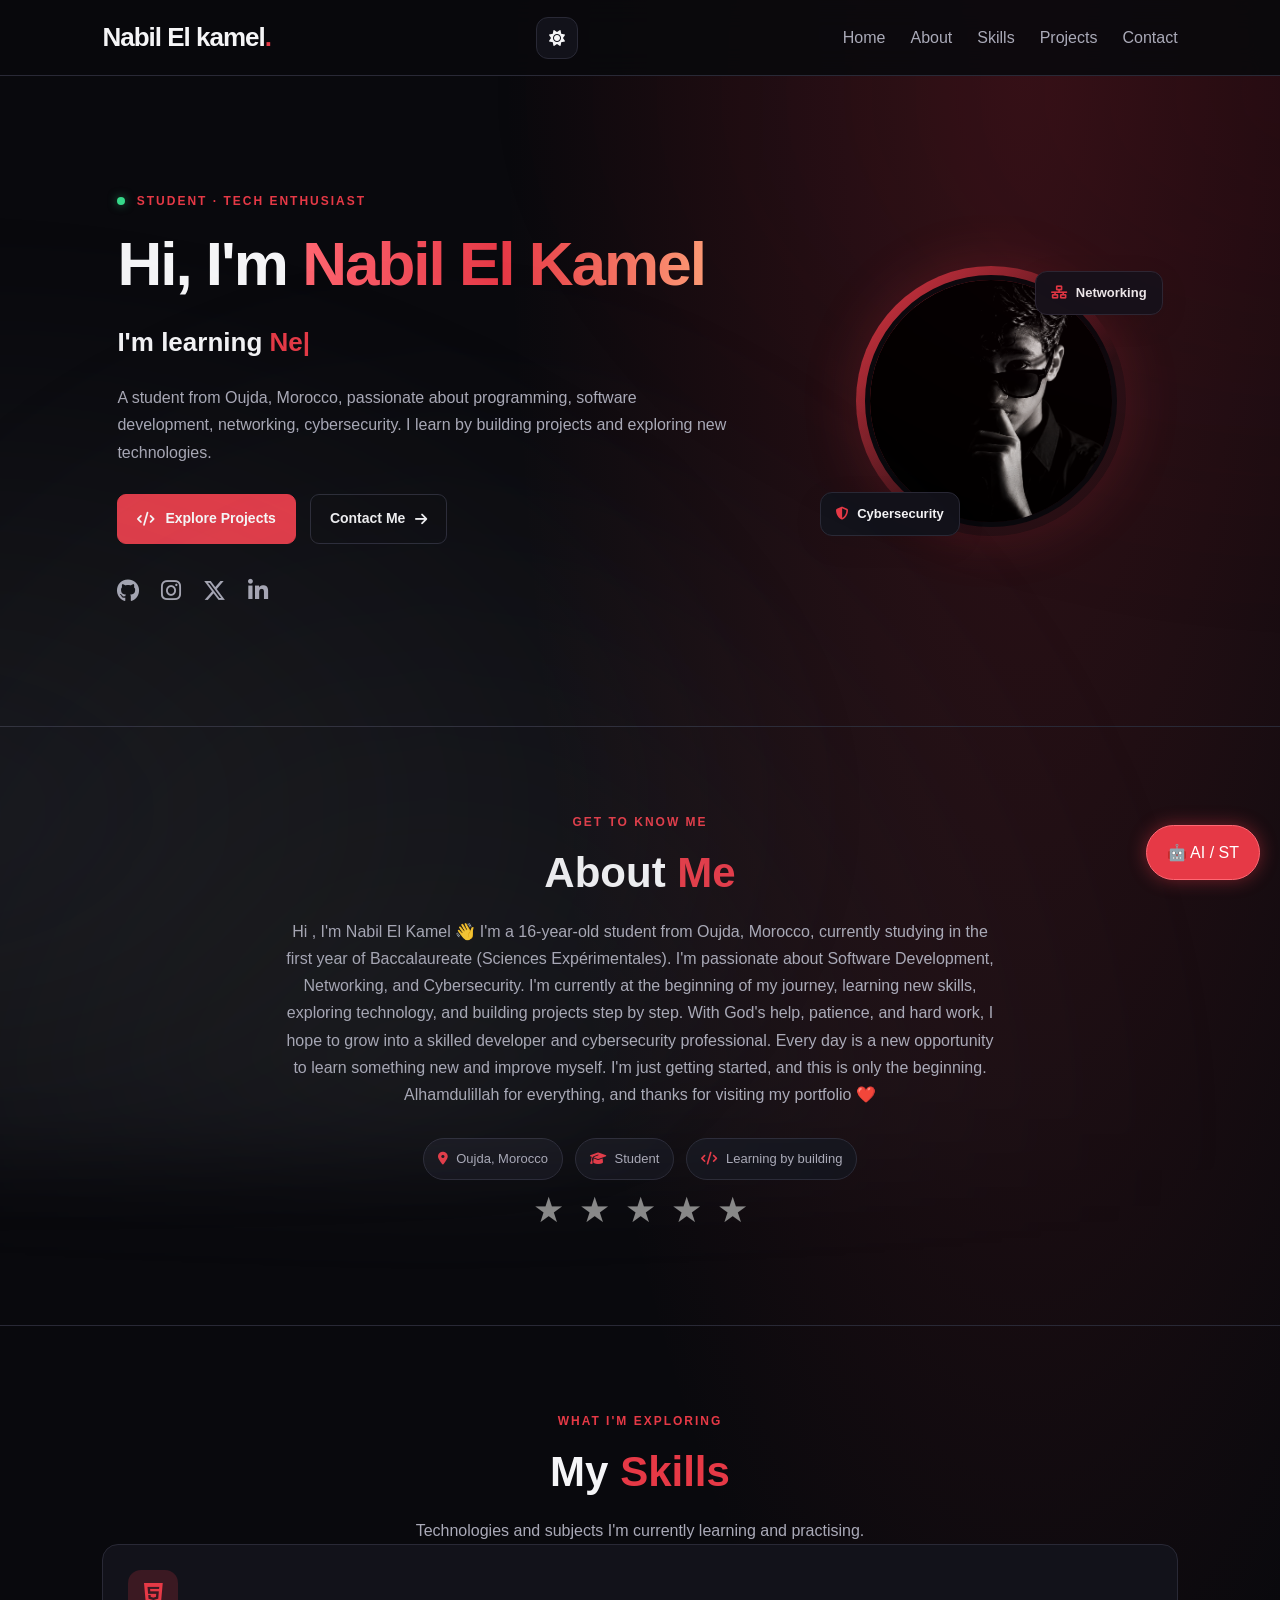
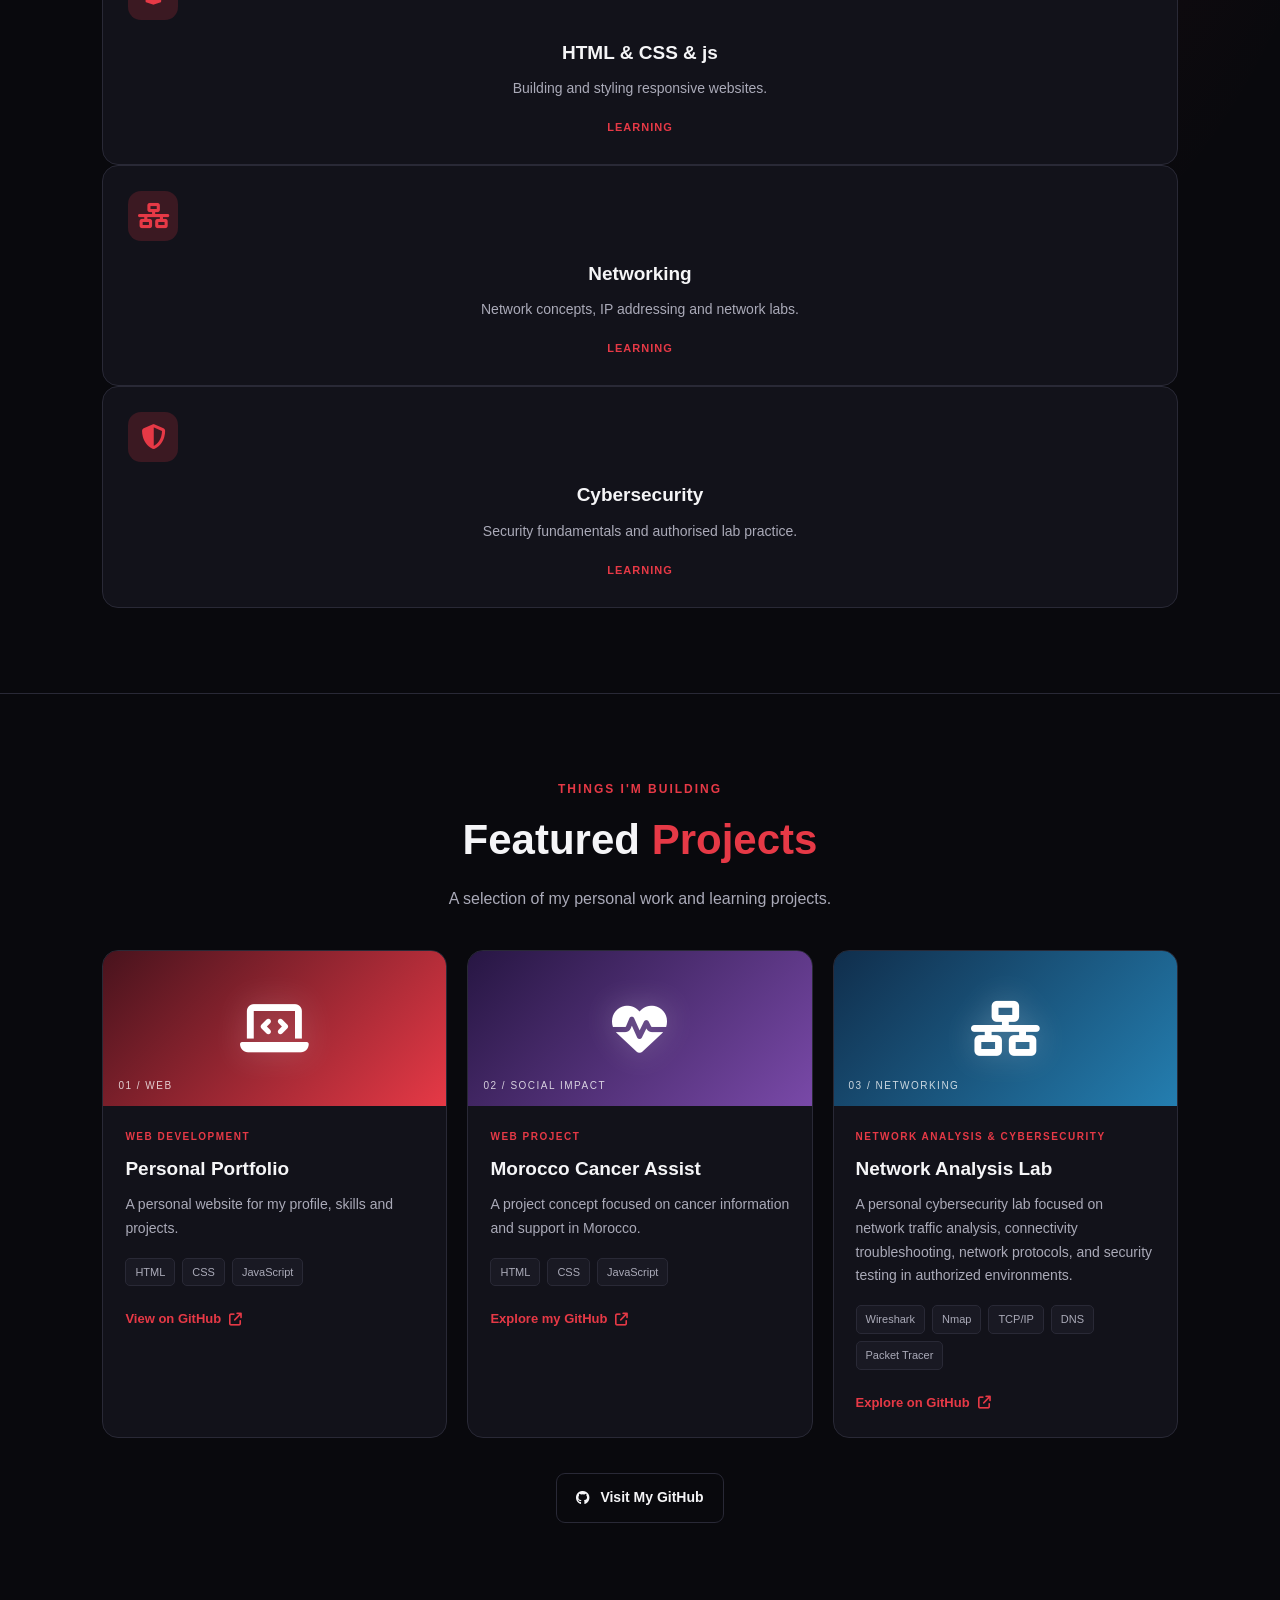
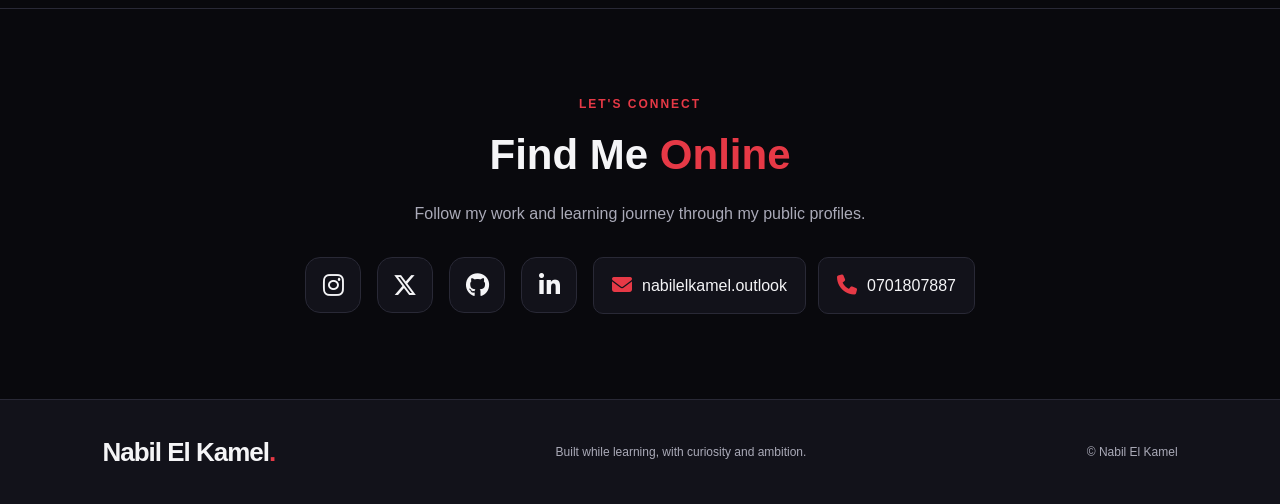
==== index.html @ b2381b43 "Refactor index.html structure and content" ====
<!DOCTYPE html>
<html lang="en">
<head>
    <meta charset="UTF-8">
    <meta name="viewport" content="width=device-width, initial-scale=1.0">

    <title>Nabil El Kamel</title>
    <meta name="description" content="Official portfolio of Nabil El Kamel from Oujda, Morocco. Explore programming, web development, cybersecurity and robotics projects.">
    <meta name="author" content="Nabil El Kamel">
    <meta name="theme-color" content="#0b0b10">

    <link rel="stylesheet"
          href="https://cdnjs.cloudflare.com/ajax/libs/font-awesome/6.7.2/css/all.min.css">
    <link rel="stylesheet" href="style.css">
    <script src="script.js" defer></script>
</head>

<body>
<header class="navbar">

    <a class="logo" href="#home">Nabil El kamel<span>.</span></a>

    <div class="nav-actions">
        <button id="themeBtn" class="theme-btn"
                aria-label="Toggle light and dark theme"
                title="Change theme">
            <i class="fa-solid fa-sun"></i>
        </button>

        <button id="menuBtn" class="menu-btn"
                aria-label="Open navigation menu">
            <i class="fa-solid fa-bars"></i>
        </button>
    </div>
    
    <nav>
        <ul class="nav-links" id="navLinks">
            <li><a href="#home">Home</a></li>
            <li><a href="#about">About</a></li>
            <li><a href="#skills">Skills</a></li>
            <li><a href="#projects">Projects</a></li>
            <li><a href="#contact">Contact</a></li>
        </ul>
    </nav>
</header>

<main>
    <!-- HERO -->
    <section class="hero" id="home">
        <div class="hero-content">
            <p class="eyebrow">
                <span class="status-dot"></span>
                STUDENT · TECH ENTHUSIAST
            </p>

            <h1>
                Hi, I'm <span class="gradient-text">Nabil El Kamel</span>
            </h1>

            <h2 class="role-line">
                I'm learning <span id="typedText">Python</span><span class="cursor">|</span>
            </h2>

            <p class="hero-description">
                A student from Oujda, Morocco, passionate about programming,
                software development, networking, cybersecurity.
                I learn by building projects and exploring new technologies.
            </p>

            <div class="hero-buttons">
                <a href="#projects" class="btn">
                    <i class="fa-solid fa-code"></i> Explore Projects
                </a>
                <a href="#contact" class="btn btn-outline">
                    Contact Me <i class="fa-solid fa-arrow-right"></i>
                </a>
                
</button>
            </div>

            <div class="hero-socials">
                <a href="https://github.com/elknabil795-ops"
                   target="_blank" rel="noopener noreferrer"
                   aria-label="GitHub"><i class="fa-brands fa-github"></i></a>

                <a href="https://www.instagram.com/nabil__elk_/"
                   target="_blank" rel="noopener noreferrer"
                   aria-label="Instagram"><i class="fa-brands fa-instagram"></i></a>

                <a href="https://x.com/elknabil299269"
                   target="_blank" rel="noopener noreferrer"
                   aria-label="X"><i class="fa-brands fa-x-twitter"></i></a>

                <a href="https://www.linkedin.com/in/nabil-el-kamel-16363b412/"
                   target="_blank" rel="noopener noreferrer"
                   aria-label="LinkedIn"><i class="fa-brands fa-linkedin-in"></i></a>
            </div>
        </div>

        <div class="hero-visual">
            <div class="profile-ring">
                <div class="profile-image">
                    <img src="nabil.jpg" alt="Nabil El Kamel"
                         onerror="this.style.display='none';this.nextElementSibling.style.display='grid';">
                    <span class="profile-fallback">NE</span>
                </div>
            </div>
            <div class="floating-tag tag-top">
    <i class="fa-solid fa-network-wired"></i> Networking
</div>
            <div class="floating-tag tag-bottom">
                <i class="fa-solid fa-shield-halved"></i> Cybersecurity
            </div>
        </div>
    </section>

    <!-- ABOUT -->
    <section class="section reveal" id="about">
        <p class="eyebrow">GET TO KNOW ME</p>
        <h2 class="section-title">About <span class="accent">Me</span></h2>

        <p class="section-text">
           Hi , I'm Nabil El Kamel 👋

I'm a 16-year-old student from Oujda, Morocco, currently studying in the first year of Baccalaureate (Sciences Expérimentales).

I'm passionate about Software Development, Networking, and Cybersecurity. I'm currently at the beginning of my journey, learning new skills, exploring technology, and building projects step by step.

With God's help, patience, and hard work, I hope to grow into a skilled developer and cybersecurity professional. Every day is a new opportunity to learn something new and improve myself.

I'm just getting started, and this is only the beginning.

Alhamdulillah for everything, and thanks for visiting my portfolio ❤️
        </p>
        <div class="about-pills">
            <span><i class="fa-solid fa-location-dot"></i> Oujda, Morocco</span>
            <span><i class="fa-solid fa-graduation-cap"></i> Student</span>
            <span><i class="fa-solid fa-code"></i> Learning by building</span>
            </div>
        </div>
        
     <div class="stars">
    <button class="star">★</button>
    <button class="star">★</button>
    <button class="star">★</button>
    <button class="star">★</button>
    <button class="star">★</button>
            </div>
        </div>
    </section>

    <!-- SKILLS -->
    <section class="section reveal" id="skills">
        <p class="eyebrow">WHAT I'M EXPLORING</p>
        <h2 class="section-title">My <span class="accent">Skills</span></h2>
        <p class="section-text">
            Technologies and subjects I'm currently learning and practising.
        </p>
        
            <article class="skill-card">
                <div class="skill-icon"><i class="fa-brands fa-html5"></i></div>
                <h3>HTML & CSS & js </h3>
                <p>Building and styling responsive websites.</p>
                <span class="skill-label">Learning</span>
            </article>

            <article class="skill-card">
                <div class="skill-icon"><i class="fa-solid fa-network-wired"></i></div>
                <h3>Networking</h3>
                <p>Network concepts, IP addressing and network labs.</p>
                <span class="skill-label">Learning</span>
            </article>

            <article class="skill-card">
                <div class="skill-icon"><i class="fa-solid fa-shield-halved"></i></div>
                <h3>Cybersecurity</h3>
                <p>Security fundamentals and authorised lab practice.</p>
                <span class="skill-label">Learning</span>
            </article>

        </div>
    </section>

    <!-- PROJECTS -->
    <section class="section reveal" id="projects">
        <p class="eyebrow">THINGS I'M BUILDING</p>
        <h2 class="section-title">Featured <span class="accent">Projects</span></h2>
        <p class="section-text">
            A selection of my personal work and learning projects.
        </p>

        <div class="projects-grid">
            <article class="project-card">
                <div class="project-visual visual-red">
                    <i class="fa-solid fa-laptop-code"></i>
                    <span>01 / WEB</span>
                </div>
                <div class="project-info">
                    <p class="project-type">WEB DEVELOPMENT</p>
                    <h3>Personal Portfolio</h3>
                    <p>A personal website for my profile, skills and projects.</p>
                    <div class="tech-tags">
                        <span>HTML</span><span>CSS</span><span>JavaScript</span>
                    </div>
                    <a class="project-link"
                       href="https://github.com/elknabil795-ops"
                       target="_blank" rel="noopener noreferrer">
                        View on GitHub <i class="fa-solid fa-arrow-up-right-from-square"></i>
                    </a>
                </div>
            </article>

            <article class="project-card">
                <div class="project-visual visual-purple">
                    <i class="fa-solid fa-heart-pulse"></i>
                    <span>02 / SOCIAL IMPACT</span>
                </div>
                <div class="project-info">
                    <p class="project-type">WEB PROJECT</p>
                    <h3>Morocco Cancer Assist</h3>
                    <p>A project concept focused on cancer information and support in Morocco.</p>
                    <div class="tech-tags">
                        <span>HTML</span><span>CSS</span><span>JavaScript</span>
                    </div>
                    <a class="project-link"
                       href="https://github.com/elknabil795-ops"
                       target="_blank" rel="noopener noreferrer">
                        Explore my GitHub <i class="fa-solid fa-arrow-up-right-from-square"></i>
                    </a>
                </div>
            </article>

            <!-- NETWORK ANALYSIS PROJECT -->
            <article class="project-card">
                <div class="project-visual visual-blue">
                    <i class="fa-solid fa-network-wired"></i>
                    <span>03 / NETWORKING</span>
                </div>

                <div class="project-info">
                    <p class="project-type">NETWORK ANALYSIS & CYBERSECURITY</p>
                    <h3>Network Analysis Lab</h3>

                    <p>
                        A personal cybersecurity lab focused on network
                        traffic analysis, connectivity troubleshooting,
                        network protocols, and security testing in
                        authorized environments.
                    </p>

                    <div class="tech-tags">
                        <span>Wireshark</span>
                        <span>Nmap</span>
                        <span>TCP/IP</span>
                        <span>DNS</span>
                        <span>Packet Tracer</span>
                    </div>

                    <a class="project-link"
                       href="https://github.com/elknabil795-ops"
                       target="_blank"
                       rel="noopener noreferrer">
                        Explore on GitHub
                        <i class="fa-solid fa-arrow-up-right-from-square"></i>
                    </a>
                </div>
            </article>

           
        </div>

        <a class="btn btn-outline all-projects"
           href="https://github.com/elknabil795-ops"
           target="_blank" rel="noopener noreferrer">
            <i class="fa-brands fa-github"></i> Visit My GitHub
        </a>
    </section>

    <!-- CONTACT -->
    <section class="section reveal" id="contact">
        <p class="eyebrow">LET'S CONNECT</p>
        <h2 class="section-title">Find Me <span class="accent">Online</span></h2>
        <p class="section-text">
            Follow my work and learning journey through my public profiles.
        </p>

        <div class="social-links">
            <a class="social instagram"
               href="https://www.instagram.com/nabil__elk_/"
               target="_blank" rel="noopener noreferrer"
               aria-label="Instagram"><i class="fa-brands fa-instagram"></i></a>

            <a class="social x-twitter"
               href="https://x.com/elknabil299269"
               target="_blank" rel="noopener noreferrer"
               aria-label="X"><i class="fa-brands fa-x-twitter"></i></a>

            <a class="social github"
               href="https://github.com/elknabil795-ops"
               target="_blank" rel="noopener noreferrer"
               aria-label="GitHub"><i class="fa-brands fa-github"></i></a>

            <a class="social linkedin"
               href="https://www.linkedin.com/in/nabil-el-kamel-16363b412/"
               target="_blank" rel="noopener noreferrer"
               aria-label="LinkedIn"><i class="fa-brands fa-linkedin-in"></i></a>
               
<div class="contact-info">
    <a href="https://outlook.live.com/mail/" target="_blank" rel="noopener noreferrer" class="contact-item">
        <i class="fa-solid fa-envelope"></i>
        <span>nabilelkamel.outlook</span>
    </a>

    <a href="tel:+212701807887" class="contact-item">
        <i class="fa-solid fa-phone"></i>
        <span>0701807887</span>
    </a>
</div>

        </div>
    </section>
</main>

<!-- AI / ST Assistant -->
<div id="ai-st">
  <button id="ai-toggle" type="button">🤖 AI / ST</button>

  <div id="ai-box" hidden>
    <div class="ai-header">
      <strong>AI / ST</strong> 
      Ai/St
      <button id="ai-close" type="button">✕</button>
    </div> dis wite closev

    <div id="ai-messages">
      <p class="ai-bot">
        Hello! I am AI / ST. Ask me about Nabil El Kamel.
      </p>
    </div>


    <form id="ai-form">
      <input id="ai-input" placeholder="Ask about Nabil..." required>
      <button type="submit">Send</button>
    </form>
  </div>
</div>

    <script src="script.js"></script>
</script>
   
<footer class="footer">
    <a class="logo" href="#home">Nabil El Kamel<span>.</span></a>
    <p>Built while learning, with curiosity and ambition.</p>
    <p>© <span id="year"></span> Nabil El Kamel</p>
</footer>
</body>
</html>
---- style.css ----
:root {
    --bg: #09090d;
    --surface: #12121a;
    --surface-2: #191923;
    --text: #f5f5f7;
    --muted: #aaaab8;
    --border: #292936;
    --red: #e63946;
    --red-glow: #e6394630;
    --nav-bg: rgba(9, 9, 13, 0.90);
}

body.light-theme {
    --bg: #f5f5f8;
    --surface: #ffffff;
    --surface-2: #eeeef3;
    --text: #171720;
    --muted: #606070;
    --border: #dedee8;
    --red: #cf2637;
    --red-glow: #cf26371c;
    --nav-bg: rgba(245, 245, 248, 0.92);
}

* {
    margin: 0;
    padding: 0;
    box-sizing: border-box;
}

html {
    scroll-behavior: smooth;
    scroll-padding-top: 90px;
}

body {
    font-family: Arial, Helvetica, sans-serif;
    background:
        radial-gradient(ellipse at 80% 0%, var(--red-glow), transparent 36%),
        var(--bg);
    color: var(--text);
    line-height: 1.7;
    transition: background-color 0.3s, color 0.3s;
}

a {
    color: inherit;
    text-decoration: none;
}

button {
    font: inherit;
}

.navbar {
    min-height: 76px;
    padding: 14px 8%;
    display: flex;
    align-items: center;
    justify-content: space-between;
    gap: 24px;
    position: sticky;
    top: 0;
    z-index: 1000;
    background: var(--nav-bg);
    backdrop-filter: blur(14px);
    border-bottom: 1px solid var(--border);
}

.logo {
    font-size: 26px;
    font-weight: 800;
    letter-spacing: -1px;
}

.logo span {
    color: var(--red);
}

.nav-links {
    list-style: none;
    display: flex;
    align-items: center;
    gap: 25px;
}

.nav-links a {
    color: var(--muted);
    transition: color 0.25s;
}

.nav-links a:hover {
    color: var(--red);
}

.nav-actions {
    display: flex;
    align-items: center;
    gap: 12px;
}

.theme-btn,
.menu-btn {
    width: 42px;
    height: 42px;
    display: grid;
    place-items: center;
    color: var(--text);
    background: var(--surface);
    border: 1px solid var(--border);
    border-radius: 12px;
    cursor: pointer;
    transition: 0.25s;
}

.theme-btn:hover,
.menu-btn:hover {
    border-color: var(--red);
    color: var(--red);
    box-shadow: 0 0 18px var(--red-glow);
}

.menu-btn {
    display: none;
}

/* HERO */

.hero {
    max-width: 1250px;
    min-height: 650px;
    padding: 90px 8%;
    margin: auto;
    display: grid;
    grid-template-columns: 1.3fr 0.7fr;
    align-items: center;
    gap: 65px;
}

.hero-content {
    animation: enter 0.8s ease both;
}

.eyebrow {
    color: var(--red);
    font-size: 12px;
    font-weight: 800;
    letter-spacing: 2px;
    margin-bottom: 15px;
}

.status-dot {
    display: inline-block;
    width: 8px;
    height: 8px;
    margin-right: 6px;
    border-radius: 50%;
    background: #36d98a;
    box-shadow: 0 0 10px #36d98a80;
}

.hero h1 {
    font-size: clamp(36px, 5vw, 62px);
    line-height: 1.18;
    letter-spacing: -2px;
    margin-bottom: 20px;
}

.gradient-text {
    color: var(--red);
    background: linear-gradient(90deg, #ff6671, var(--red), #ff9c77);
    -webkit-background-clip: text;
    background-clip: text;
    -webkit-text-fill-color: transparent;
}

.role-line {
    font-size: clamp(18px, 2.3vw, 26px);
    margin-bottom: 20px;
}

#typedText {
    color: var(--red);
}

.cursor {
    color: var(--red);
    animation: blink 0.8s step-end infinite;
}

.hero-description {
    max-width: 610px;
    color: var(--muted);
    font-size: 16px;
}

.hero-buttons {
    display: flex;
    flex-wrap: wrap;
    gap: 14px;
    margin-top: 28px;
}

.btn {
    min-height: 47px;
    display: inline-flex;
    justify-content: center;
    align-items: center;
    gap: 10px;
    padding: 12px 19px;
    color: white;
    background: var(--red);
    border: 1px solid var(--red);
    border-radius: 9px;
    font-size: 14px;
    font-weight: 700;
    transition: transform 0.25s, box-shadow 0.25s, background 0.25s;
}

.btn:hover {
    transform: translateY(-3px);
    box-shadow: 0 0 25px var(--red-glow);
}

.btn-outline {
    color: var(--text);
    background: transparent;
    border-color: var(--border);
}

.btn-outline:hover {
    border-color: var(--red);
    color: var(--red);
}

.hero-socials {
    display: flex;
    gap: 22px;
    margin-top: 28px;
}

.hero-socials a {
    color: var(--muted);
    font-size: 23px;
    transition: 0.25s;
}

.hero-socials a:hover {
    color: var(--red);
    transform: translateY(-3px);
    text-shadow: 0 0 15px var(--red-glow);
}

/* PROFILE IMAGE */

.hero-visual {
    position: relative;
    display: grid;
    place-items: center;
    min-height: 340px;
}

.profile-ring {
    width: 270px;
    height: 270px;
    display: grid;
    place-items: center;
    border-radius: 50%;
    background: linear-gradient(135deg, var(--red), transparent 65%);
    box-shadow: 0 0 55px var(--red-glow);
    animation: float 4s ease-in-out infinite;
}

.profile-image {
    width: 252px;
    height: 252px;
    overflow: hidden;
    border: 5px solid var(--bg);
    border-radius: 50%;
    background: var(--surface-2);
}

.profile-image img {
    display: block;
    width: 100%;
    height: 100%;
    object-fit: cover;
}

.profile-fallback {
    width: 100%;
    height: 100%;
    display: none;
    place-items: center;
    color: var(--red);
    font-size: 65px;
    font-weight: 800;
}

.floating-tag {
    position: absolute;
    padding: 10px 15px;
    background: var(--surface);
    border: 1px solid var(--border);
    border-radius: 12px;
    box-shadow: 0 8px 30px #00000015;
    font-size: 13px;
    font-weight: 700;
}

.floating-tag i {
    color: var(--red);
    margin-right: 5px;
}

.tag-top {
    top: 40px;
    right: 0;
}

.tag-bottom {
    bottom: 35px;
    left: 0;
}

/* SECTIONS */

.section {
    padding: 85px 8%;
    text-align: center;
    border-top: 1px solid var(--border);
    scroll-margin-top: 75px;
}

.section-title {
    margin-bottom: 18px;
    font-size: clamp(30px, 4vw, 42px);
    line-height: 1.25;
}

.accent {
    color: var(--red);
}

.section-text {
    max-width: 720px;
    margin: 0 auto;
    color: var(--muted);
}

.about-pills {
    display: flex;
    justify-content: center;
    flex-wrap: wrap;
    gap: 12px;
    margin-top: 30px;
}

.about-pills span {
    padding: 9px 14px;
    color: var(--muted);
    background: var(--surface);
    border: 1px solid var(--border);
    border-radius: 30px;
    font-size: 13px;
}

.about-pills i {
    color: var(--red);
    margin-right: 5px;
}

/* SKILLS */

.skills-grid,
.projects-grid {
    max-width: 1080px;
    margin: 38px auto 0;
    display: grid;
    grid-template-columns: repeat(3, minmax(0, 1fr));
    gap: 20px;
    text-align: left;
}

.skill-card,
.project-card {
    min-width: 0;
    background: var(--surface);
    border: 1px solid var(--border);
    border-radius: 16px;
    overflow: hidden;
    transition: transform 0.3s, border-color 0.3s, box-shadow 0.3s;
}

.skill-card {
    padding: 25px;
}

.skill-card:hover,
.project-card:hover {
    transform: translateY(-6px);
    border-color: var(--red);
    box-shadow: 0 10px 35px var(--red-glow);
}

.skill-icon {
    width: 50px;
    height: 50px;
    display: grid;
    place-items: center;
    margin-bottom: 17px;
    color: var(--red);
    background: var(--red-glow);
    border-radius: 13px;
    font-size: 25px;
}

.skill-card h3,
.project-info h3 {
    font-size: 19px;
    margin-bottom: 8px;
}

.skill-card p,
.project-info > p:not(.project-type) {
    color: var(--muted);
    font-size: 14px;
}

.skill-label {
    display: inline-block;
    margin-top: 17px;
    color: var(--red);
    font-size: 11px;
    font-weight: 800;
    text-transform: uppercase;
    letter-spacing: 1px;
}

/* PROJECTS */

.project-visual {
    height: 155px;
    position: relative;
    display: grid;
    place-items: center;
    overflow: hidden;
}

.project-visual > i {
    font-size: 55px;
    color: #ffffff;
    filter: drop-shadow(0 0 15px #ffffff40);
    transition: transform 0.3s;
}

.project-card:hover .project-visual > i {
    transform: scale(1.12);
}

.project-visual > span {
    position: absolute;
    bottom: 12px;
    left: 15px;
    color: #ffffffc7;
    font-size: 10px;
    letter-spacing: 1.5px;
}

.visual-red {
    background: linear-gradient(135deg, #48131d, #e63946);
}

.visual-purple {
    background: linear-gradient(135deg, #271643, #7949a8);
}

.visual-blue {
    background: linear-gradient(135deg, #102e4c, #247eb0);
}

.project-info {
    padding: 22px;
}

.project-type {
    color: var(--red);
    font-size: 10px;
    font-weight: 800;
    letter-spacing: 1.5px;
    margin-bottom: 8px;
}

.tech-tags {
    display: flex;
    flex-wrap: wrap;
    gap: 7px;
    margin: 17px 0;
}

.tech-tags span {
    padding: 4px 9px;
    background: var(--surface-2);
    border: 1px solid var(--border);
    border-radius: 5px;
    color: var(--muted);
    font-size: 11px;
}

.project-link {
    display: inline-flex;
    align-items: center;
    gap: 8px;
    margin-top: 5px;
    color: var(--red);
    font-size: 13px;
    font-weight: 700;
}

.project-link:hover {
    text-decoration: underline;
}

.all-projects {
    margin-top: 35px;
}

/* SOCIALS */

.social-links {
    display: flex;
    justify-content: center;
    flex-wrap: wrap;
    gap: 16px;
    margin-top: 30px;
}

.social {
    width: 56px;
    height: 56px;
    display: flex;
    justify-content: center;
    align-items: center;
    color: var(--text);
    background: var(--surface);
    border: 1px solid var(--border);
    border-radius: 15px;
    font-size: 24px;
    transition: transform 0.25s, border-color 0.25s, box-shadow 0.25s;
}

.social:hover {
    transform: translateY(-5px);
    border-color: var(--red);
    box-shadow: 0 0 23px var(--red-glow);
}

.instagram:hover { color: #e1306c; }
.x-twitter:hover { color: var(--text); }
.github:hover { color: var(--muted); }
.linkedin:hover { color: #0a66c2; }

/* FOOTER */

.footer {
    padding: 30px 8%;
    display: flex;
    justify-content: space-between;
    align-items: center;
    flex-wrap: wrap;
    gap: 15px;
    background: var(--surface);
    border-top: 1px solid var(--border);
}

.footer p {
    color: var(--muted);
    font-size: 12px;
}

/* ANIMATIONS */

.reveal {
    opacity: 0;
    transform: translateY(22px);
    transition: opacity 0.65s ease, transform 0.65s ease;
}

.reveal.visible {
    opacity: 1;
    transform: translateY(0);
}

@keyframes enter {
    from { opacity: 0; transform: translateY(20px); }
    to { opacity: 1; transform: translateY(0); }
}

@keyframes float {
    0%, 100% { transform: translateY(0); }
    50% { transform: translateY(-9px); }
}

@keyframes blink {
    50% { opacity: 0; }
}

/* RESPONSIVE */

@media (max-width: 950px) {
    .hero {
        gap: 35px;
        padding-left: 6%;
        padding-right: 6%;
    }

    .skills-grid,
    .projects-grid {
        grid-template-columns: repeat(2, minmax(0, 1fr));
    }
}

@media (max-width: 700px) {
    .navbar {
        padding: 12px 5%;
        flex-wrap: wrap;
    }

    .menu-btn {
        display: grid;
    }

    .navbar nav {
        width: 100%;
        order: 3;
    }

    .nav-links {
        display: none;
        flex-direction: column;
        align-items: stretch;
        gap: 0;
        padding: 8px 0;
    }

    .nav-links.open {
        display: flex;
    }

    .nav-links a {
        display: block;
        padding: 10px 4px;
    }

    .hero {
        min-height: auto;
        padding: 65px 6% 75px;
        grid-template-columns: 1fr;
        text-align: center;
        gap: 45px;
    }

    .hero-content {
        order: 2;
    }

    .hero-visual {
        order: 1;
        min-height: 270px;
    }

    .profile-ring {
        width: 220px;
        height: 220px;
    }

    .profile-image {
        width: 204px;
        height: 204px;
    }

    .hero-buttons,
    .hero-socials {
        justify-content: center;
    }

    .hero-description {
        margin: auto;
    }

    .tag-top { right: 0; top: 12px; }
    .tag-bottom { left: 0; bottom: 10px; }

    .section {
        padding: 65px 6%;
    }

    .skills-grid,
    .projects-grid {
        grid-template-columns: 1fr;
    }

    .footer {
        justify-content: center;
        text-align: center;
        flex-direction: column;
    }
}

@media (prefers-reduced-motion: reduce) {
    *,
    *::before,
    *::after {
        animation: none !important;
        scroll-behavior: auto !important;
        transition: none !important;
    }

    .reveal {
        opacity: 1;
        transform: none;
    }
}


/* Blood drip on click — no text */

.blood-click {
    position: relative;
    overflow: visible !important;
}

.blood-drop {
    position: absolute;
    top: 95%;
    left: var(--drop-position, 50%);
    width: 6px;
    height: 0;
    background: linear-gradient(to bottom, #c00018, #650008);
    border-radius: 0 0 50% 50%;
    box-shadow: 0 0 6px rgba(180, 0, 20, 0.7);
    pointer-events: none;
    z-index: 9999;
    animation: dripBlood 1.2s ease-in forwards;
}

@keyframes dripBlood {
    0% {
        height: 0;
        opacity: 1;
    }
    70% {
        height: 35px;
        opacity: 1;
    }
    100% {
        height: 45px;
        opacity: 0;
        transform: translateY(10px);
    }
}

/* ===== REALISTIC DARK RED ATMOSPHERE ===== */

body {
    position: relative;
    isolation: isolate;
}

body::before,
body::after {
    content: "";
    position: fixed;
    inset: -30%;
    pointer-events: none;
    z-index: 50;
}

body::before {
    background:
        radial-gradient(ellipse at 15% 75%,
            rgba(100, 105, 115, 0.15), transparent 38%),
        radial-gradient(ellipse at 85% 25%,
            rgba(110, 0, 15, 0.12), transparent 35%);
    filter: blur(35px);
    animation: hauntedFog 18s ease-in-out infinite alternate;
}

body::after {
    background:
        radial-gradient(ellipse at 40% 100%,
            rgba(180, 185, 195, 0.08), transparent 45%);
    filter: blur(55px);
    animation: hauntedFog 25s ease-in-out infinite alternate-reverse;
}

@keyframes hauntedFog {
    from { transform: translate3d(-3%, 1%, 0) scale(1); }
    to   { transform: translate3d(4%, -2%, 0) scale(1.08); }
}

/* Floating ghost silhouettes */

.ghost-layer {
    position: fixed;
    inset: 0;
    overflow: hidden;
    pointer-events: none;
    z-index: 49;
}

.ghost {
    position: absolute;
    width: 65px;
    height: 100px;
    opacity: 0;
    border-radius: 48% 48% 35% 35%;
    background:
        radial-gradient(ellipse at 50% 35%,
            rgba(240, 243, 248, 0.22),
            rgba(170, 177, 190, 0.09) 48%,
            transparent 75%);
    filter: blur(5px);
    animation: ghostWander 18s linear infinite;
}

.ghost::before {
    content: "";
    position: absolute;
    top: 30%;
    left: 22%;
    width: 56%;
    height: 17%;
    background:
        radial-gradient(ellipse at 25% 50%,
            rgba(15, 15, 20, 0.85) 0 12%,
            transparent 17%),
        radial-gradient(ellipse at 75% 50%,
            rgba(15, 15, 20, 0.85) 0 12%,
            transparent 17%);
}

.ghost::after {
    content: "";
    position: absolute;
    left: 10%;
    right: 10%;
    bottom: -8px;
    height: 25px;
    background: radial-gradient(ellipse,
        rgba(170, 175, 190, 0.12), transparent 70%);
    filter: blur(8px);
}

@keyframes ghostWander {
    0% {
        transform: translate3d(0, 20px, 0) scale(.8);
        opacity: 0;
    }
    15% { opacity: .45; }
    50% {
        transform: translate3d(65px, -35px, 0) scale(1.1);
        opacity: .3;
    }
    85% { opacity: .4; }
    100% {
        transform: translate3d(-20px, -120px, 0) scale(.9);
        opacity: 0;
    }
}

/* Keep content readable and interactive */

@media (prefers-reduced-motion: reduce) {
    body::before,
    body::after,
    .ghost {
        animation: none;
    }
}


/* AI / ST Assistant */
#ai-st {
  position: fixed;
  right: 20px;
  bottom: 20px;
  z-index: 9999;
  font-family: Arial, sans-serif;
}

#ai-toggle {
  background: #e63946;
  color: white;
  border: 1px solid #ff6874;
  padding: 13px 20px;
  border-radius: 30px;
  cursor: pointer;
  box-shadow: 0 0 18px #e6394670;
}

#ai-box {
  width: min(340px, calc(100vw - 40px));
  height: 410px;
  background: #101018;
  color: white;
  border: 1px solid #e63946;
  border-radius: 15px;
  margin-bottom: 12px;
  overflow: hidden;
  box-shadow: 0 0 25px #e6394630;
}

#ai-box[hidden] {
  display: none;
}

.ai-header {
  padding: 14px;
  background: #1b1b26;
  display: flex;
  justify-content: space-between;
}

.ai-header button,
.ai-controls button {
  cursor: pointer;
  color: white;
  background: #292936;
  border: none;
  padding: 7px;
  border-radius: 6px;
}

#ai-messages {
  height: 245px;
  padding: 12px;
  overflow-y: auto;
  font-size: 14px;
}

.ai-bot,
.ai-user {
  padding: 10px;
  border-radius: 10px;
  overflow-wrap: anywhere;
  line-height: 1.5;
}

.ai-bot {
  background: #20202c;
}

.ai-user {
  background: #7e2029;
  text-align: right;
}

.ai-controls {
  display: flex;
  gap: 8px;
  padding: 0 10px 8px;
}

#ai-form {
  display: flex;
  gap: 5px;
  padding: 10px;
}

#ai-input {
  min-width: 0;
  flex: 1;
  padding: 9px;
  border-radius: 7px;
  border: 1px solid #444;
  background: #191923;
  color: white;
}

#ai-form button {
  background: #e63946;
  color: white;
  border: none;
  border-radius: 7px;
  padding: 8px;
  cursor: pointer;
}

.contact-info {
    display: flex;
    flex-wrap: wrap;
    gap: 12px;
}

.contact-item {
    display: flex;
    align-items: center;
    gap: 10px;
    padding: 14px 18px;
    color: var(--text);
    background: var(--surface);
    border: 1px solid var(--border);
    border-radius: 10px;
    text-decoration: none;
    transition: 0.3s ease;
    overflow-wrap: anywhere;
}

.contact-item i {
    color: var(--red);
    font-size: 20px;
}

.contact-item:hover {
    border-color: var(--red);
    transform: translateY(-3px);
    box-shadow: 0 0 15px var(--red-glow);
}


.transmit-btn {
  display: inline-flex;
  align-items: center;
  gap: 12px;
  padding: 12px 17px;
  color: #fff;
  background: #0b0b0f;
  border: 1px solid #e63946;
  border-radius: 9px;
  cursor: pointer;
  text-align: left;
  box-shadow: 0 0 18px #e6394620;
  transition: 0.25s ease;
}

.transmit-logo {
  width: 45px;
  height: 45px;
  flex-shrink: 0;
  filter: drop-shadow(0 0 5px #e6394660);
  transition: transform 0.3s ease;
}

.transmit-label {
  display: flex;
  flex-direction: column;
  gap: 5px;
}

.transmit-label strong {
  color: #ff465e;
  font-size: 11px;
  letter-spacing: 1.2px;
}

.transmit-label small {
  color: #858590;
  font-size: 9px;
  letter-spacing: 2px;
}

.transmit-arrow {
  margin-left: 4px;
  color: #ff465e;
  font-size: 19px;
}

.transmit-btn:hover {
  background: #180b10;
  border-color: #ff465e;
  box-shadow: 0 0 28px #e6394650;
  transform: translateY(-2px);
}

.transmit-btn:hover .transmit-logo {
  transform: rotate(-8deg) scale(1.08);
}

.transmit-btn:focus-visible {
  outline: 2px solid #ff465e;
  outline-offset: 4px;
}

.stars {
    display: flex;
    justify-content: center;
    gap: 15px;
}

.star {
    background: none;
    border: none;
    color: #888;
    font-size: 35px;
    cursor: pointer;
    transition: 0.2s;
}

.star.active {
    color: red;
}
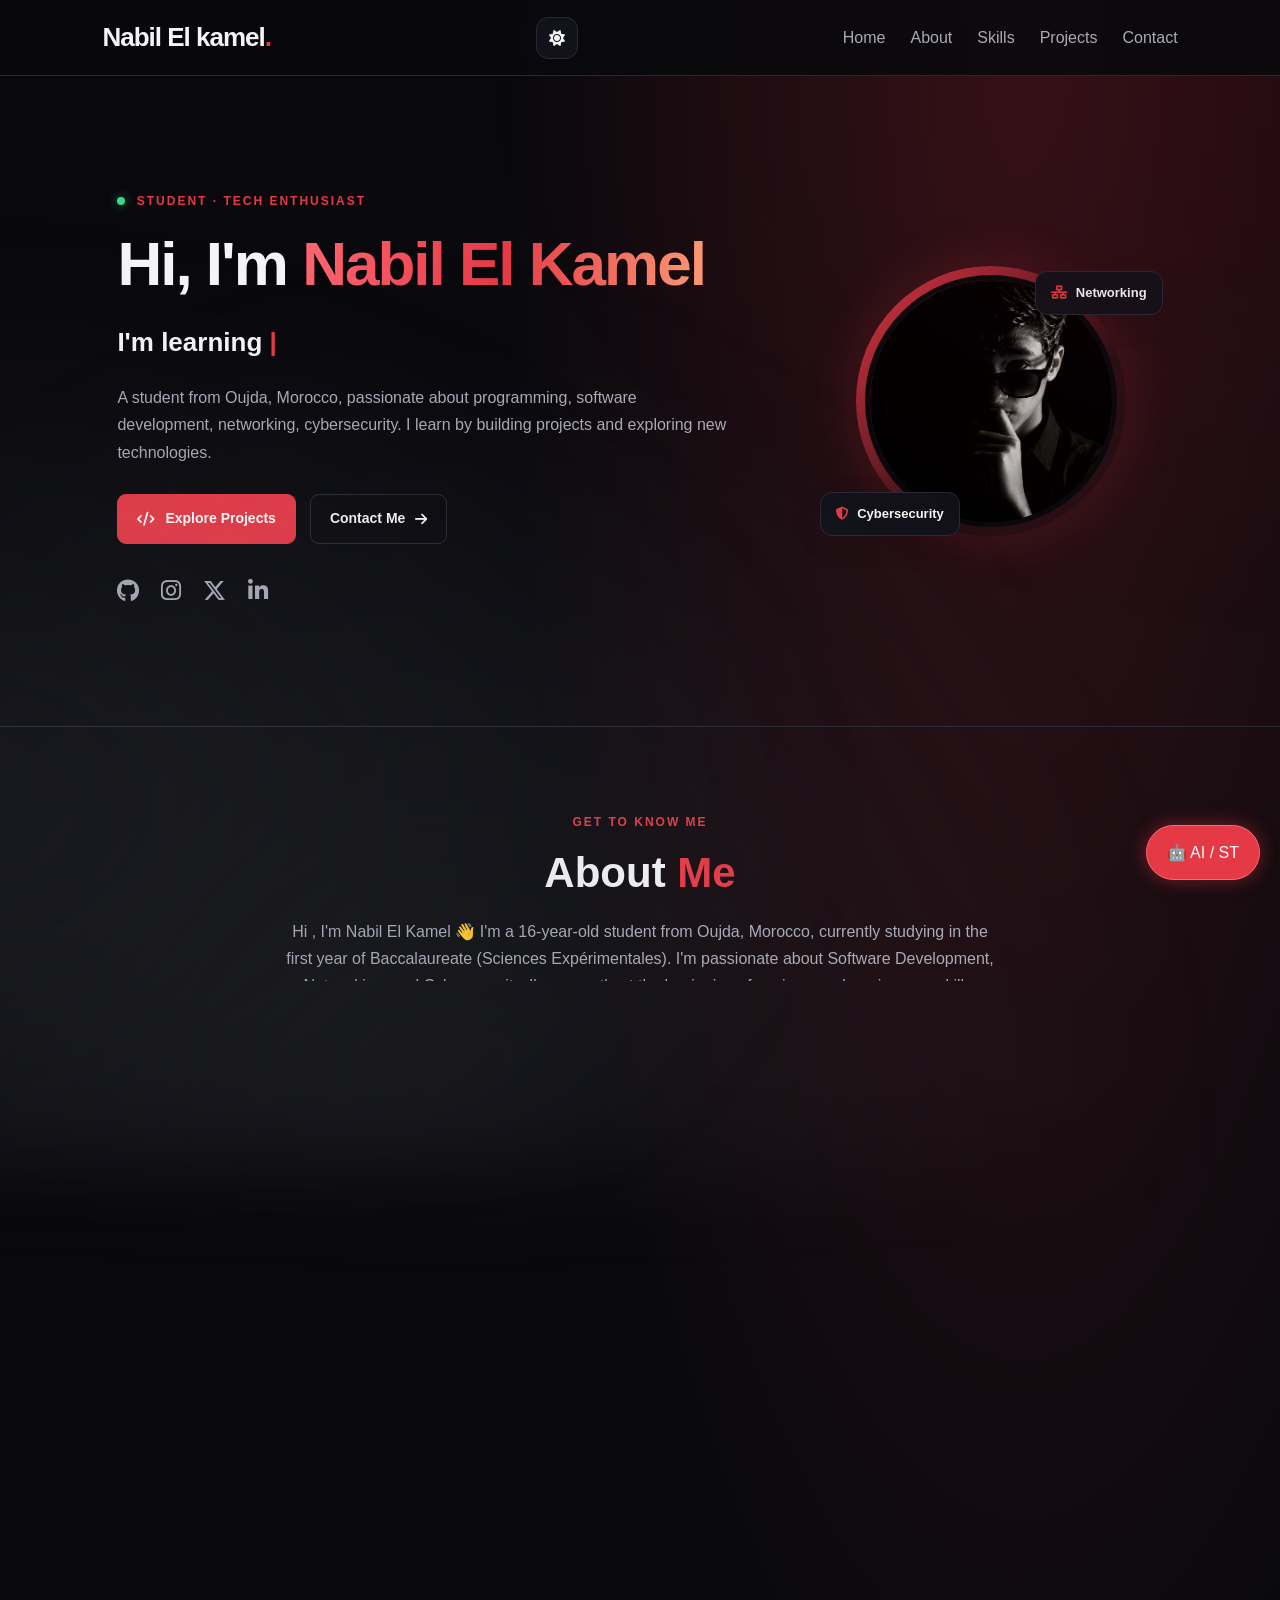
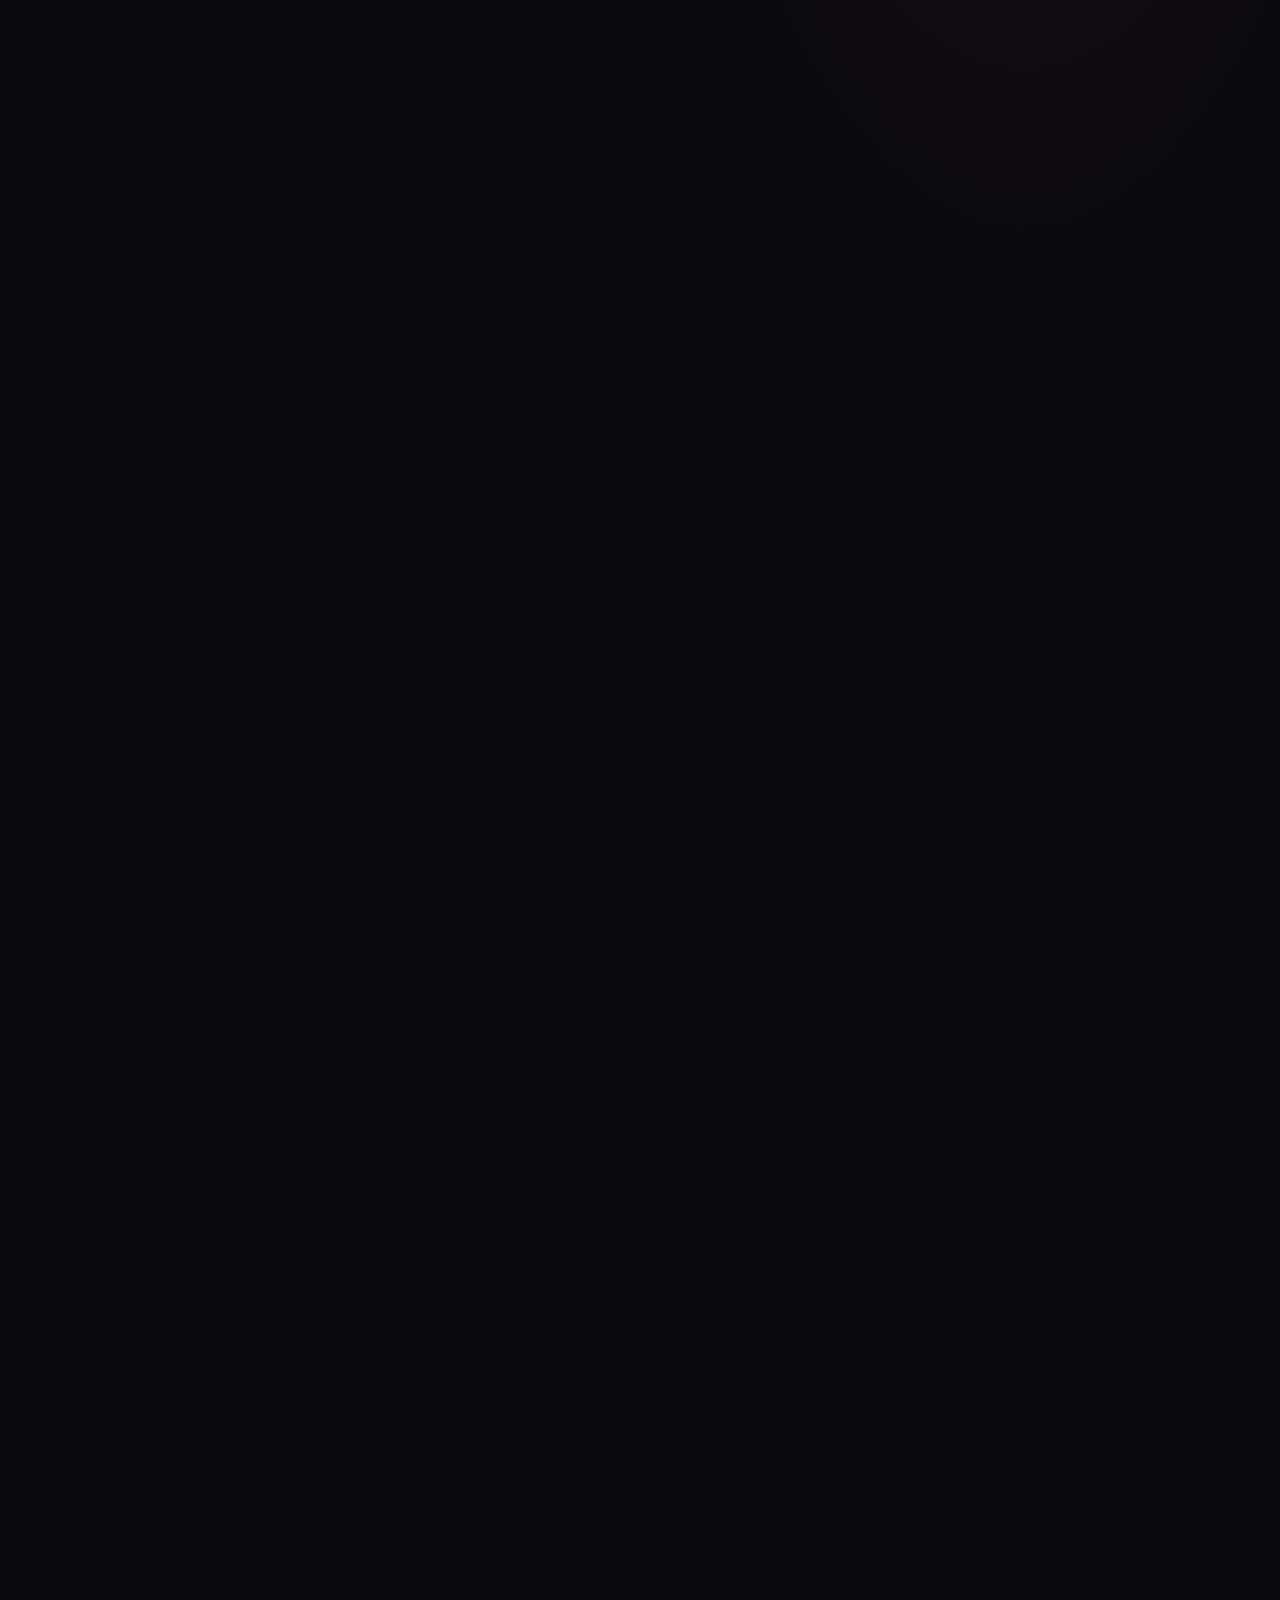
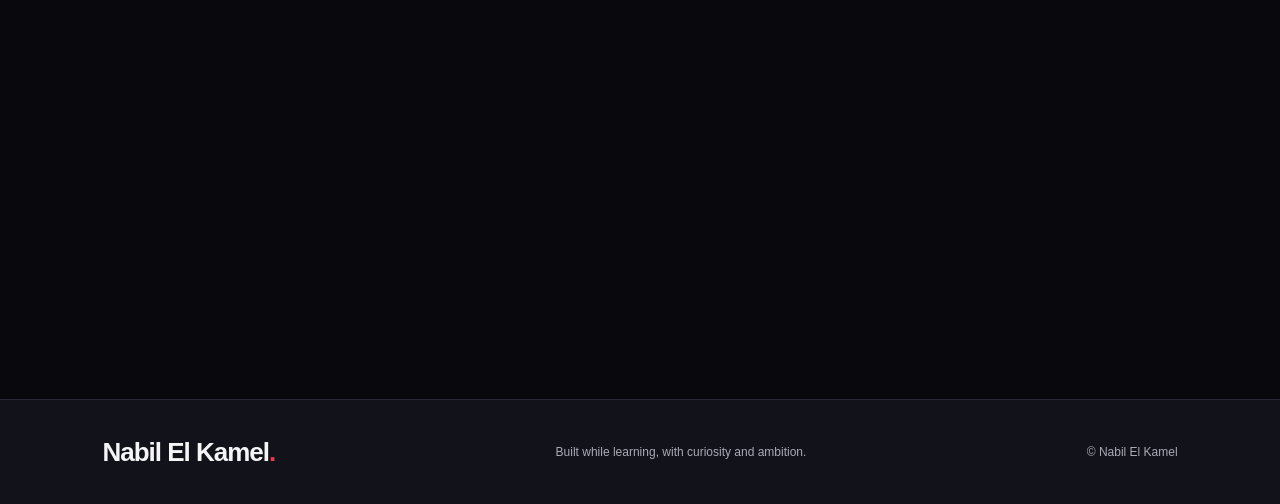
==== commit 20cd428f: "Update index.html" ====
--- a/index.html
+++ b/index.html
@@ -348,7 +348,7 @@
 
     <script src="script.js"></script>
 </script>
-   
+   <meta name="google-site-verification" content="LAKSvk_JpJnMbM8F0VMzO84_MuuijB6v0M3IZdkeegE" />
 <footer class="footer">
     <a class="logo" href="#home">Nabil El Kamel<span>.</span></a>
     <p>Built while learning, with curiosity and ambition.</p>
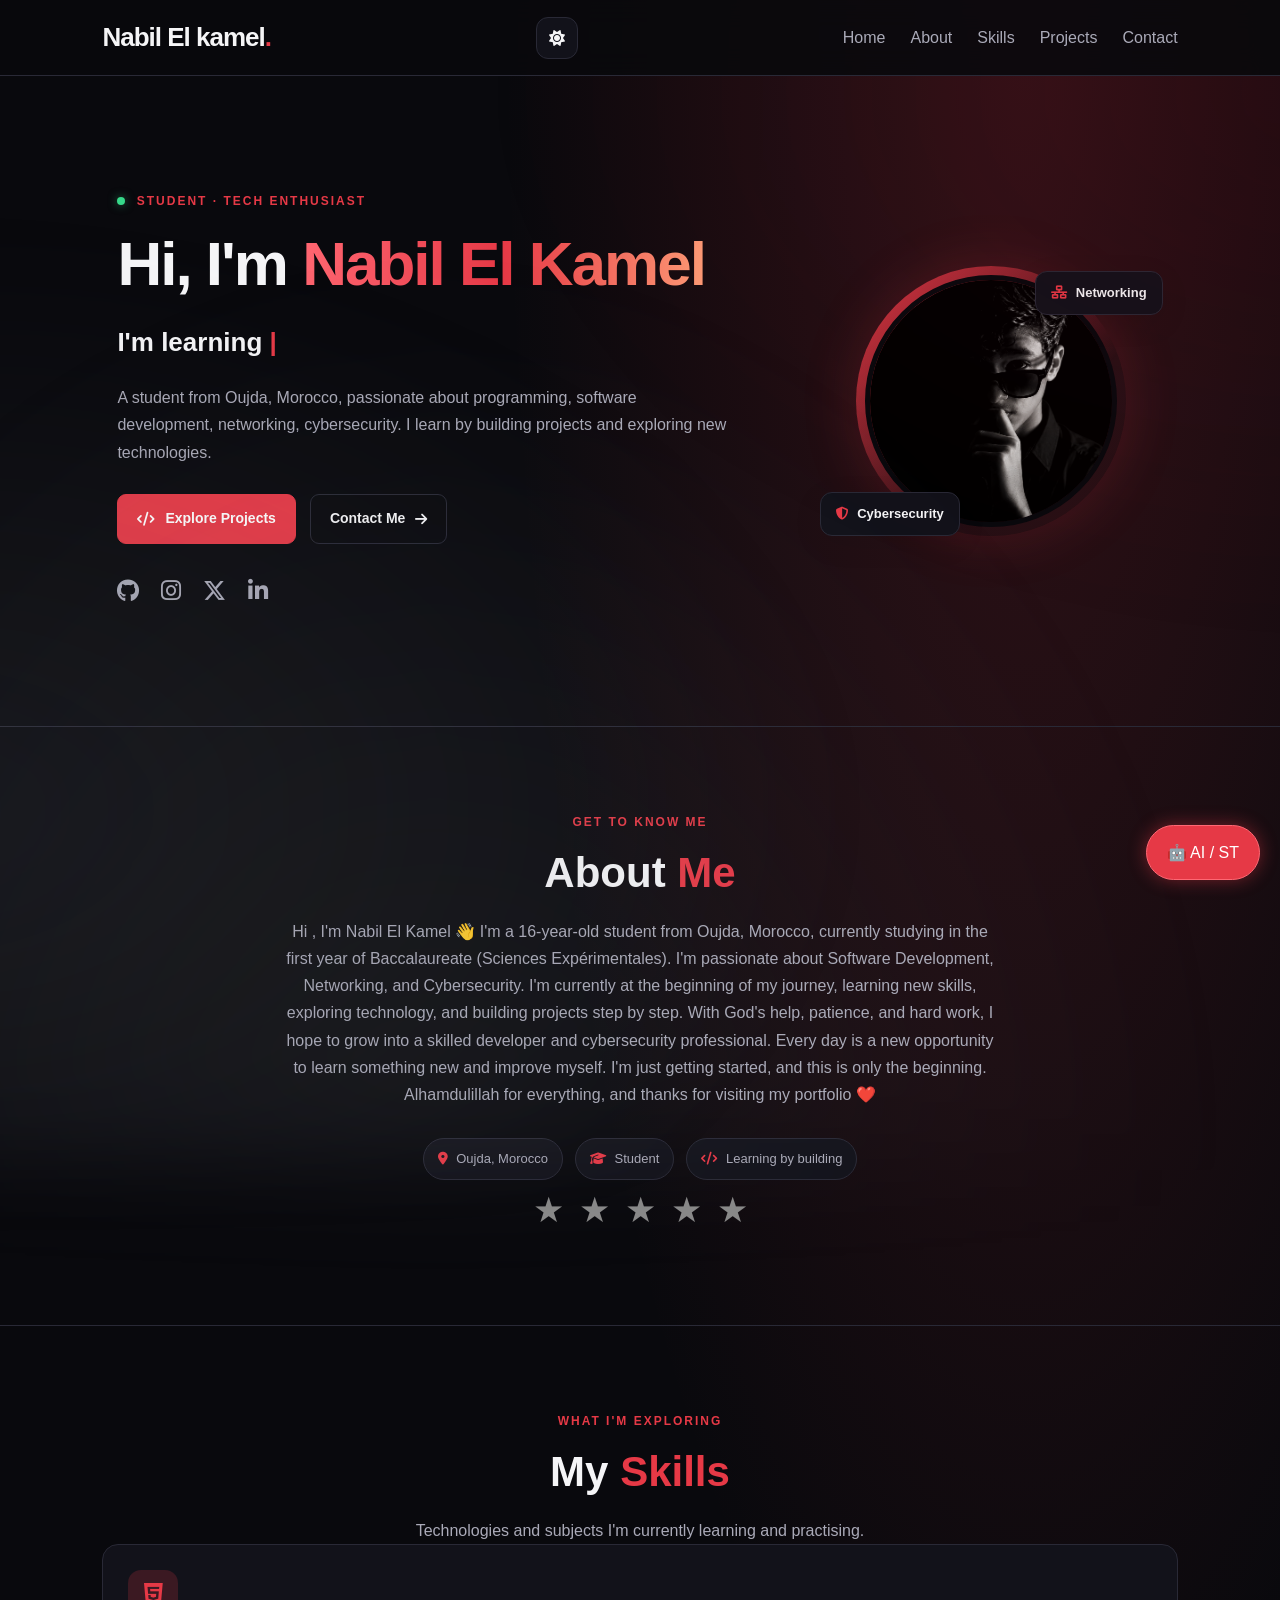
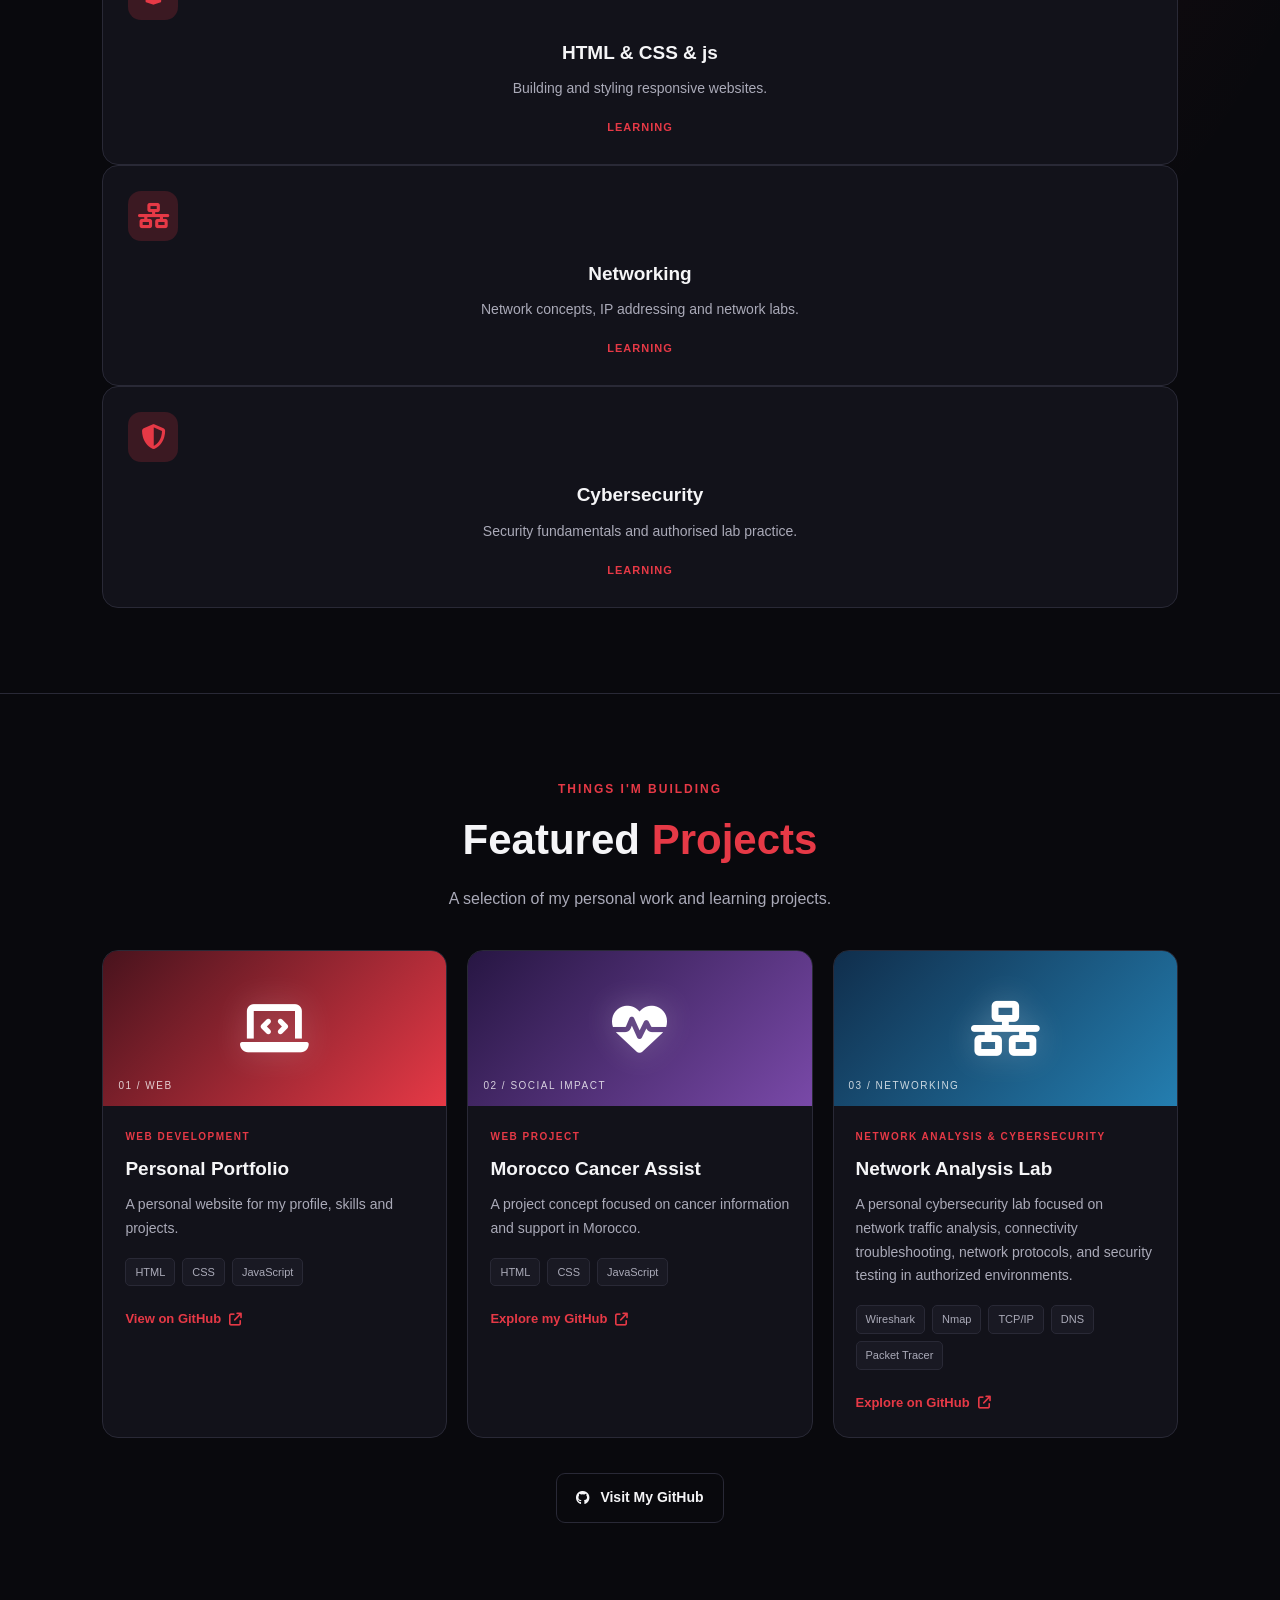
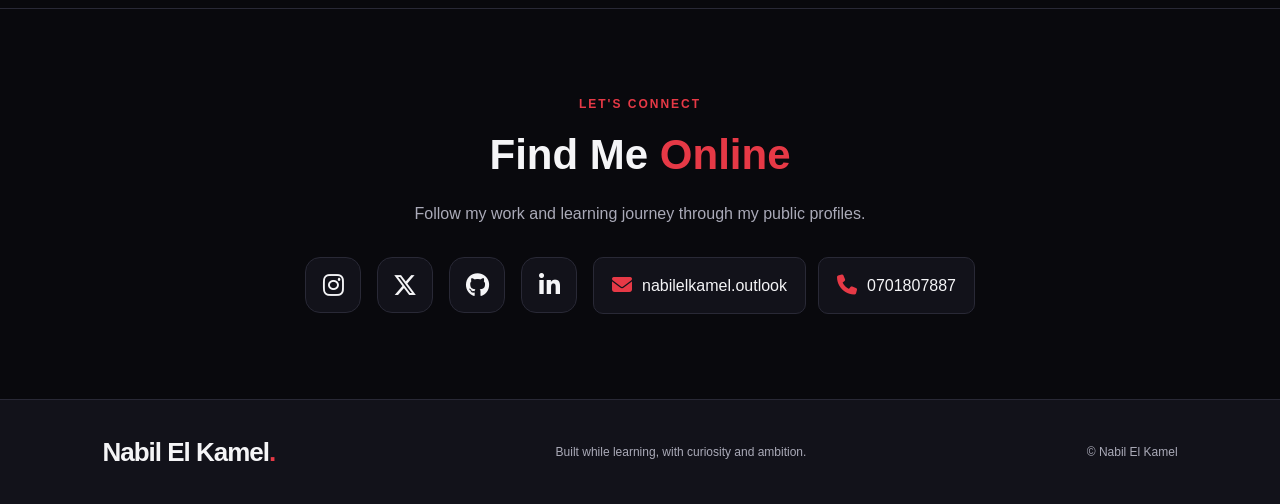
==== commit b5b0f558: "Update index.html" ====
--- a/index.html
+++ b/index.html
@@ -348,7 +348,9 @@
 
     <script src="script.js"></script>
 </script>
-   <meta name="google-site-verification" content="LAKSvk_JpJnMbM8F0VMzO84_MuuijB6v0M3IZdkeegE" />
+
+<meta name="google-site-verification" content="LAKSvk_JpJnMbM8F0VMzO84_MuuijB6v0M3IZdkeegE" />
+    
 <footer class="footer">
     <a class="logo" href="#home">Nabil El Kamel<span>.</span></a>
     <p>Built while learning, with curiosity and ambition.</p>
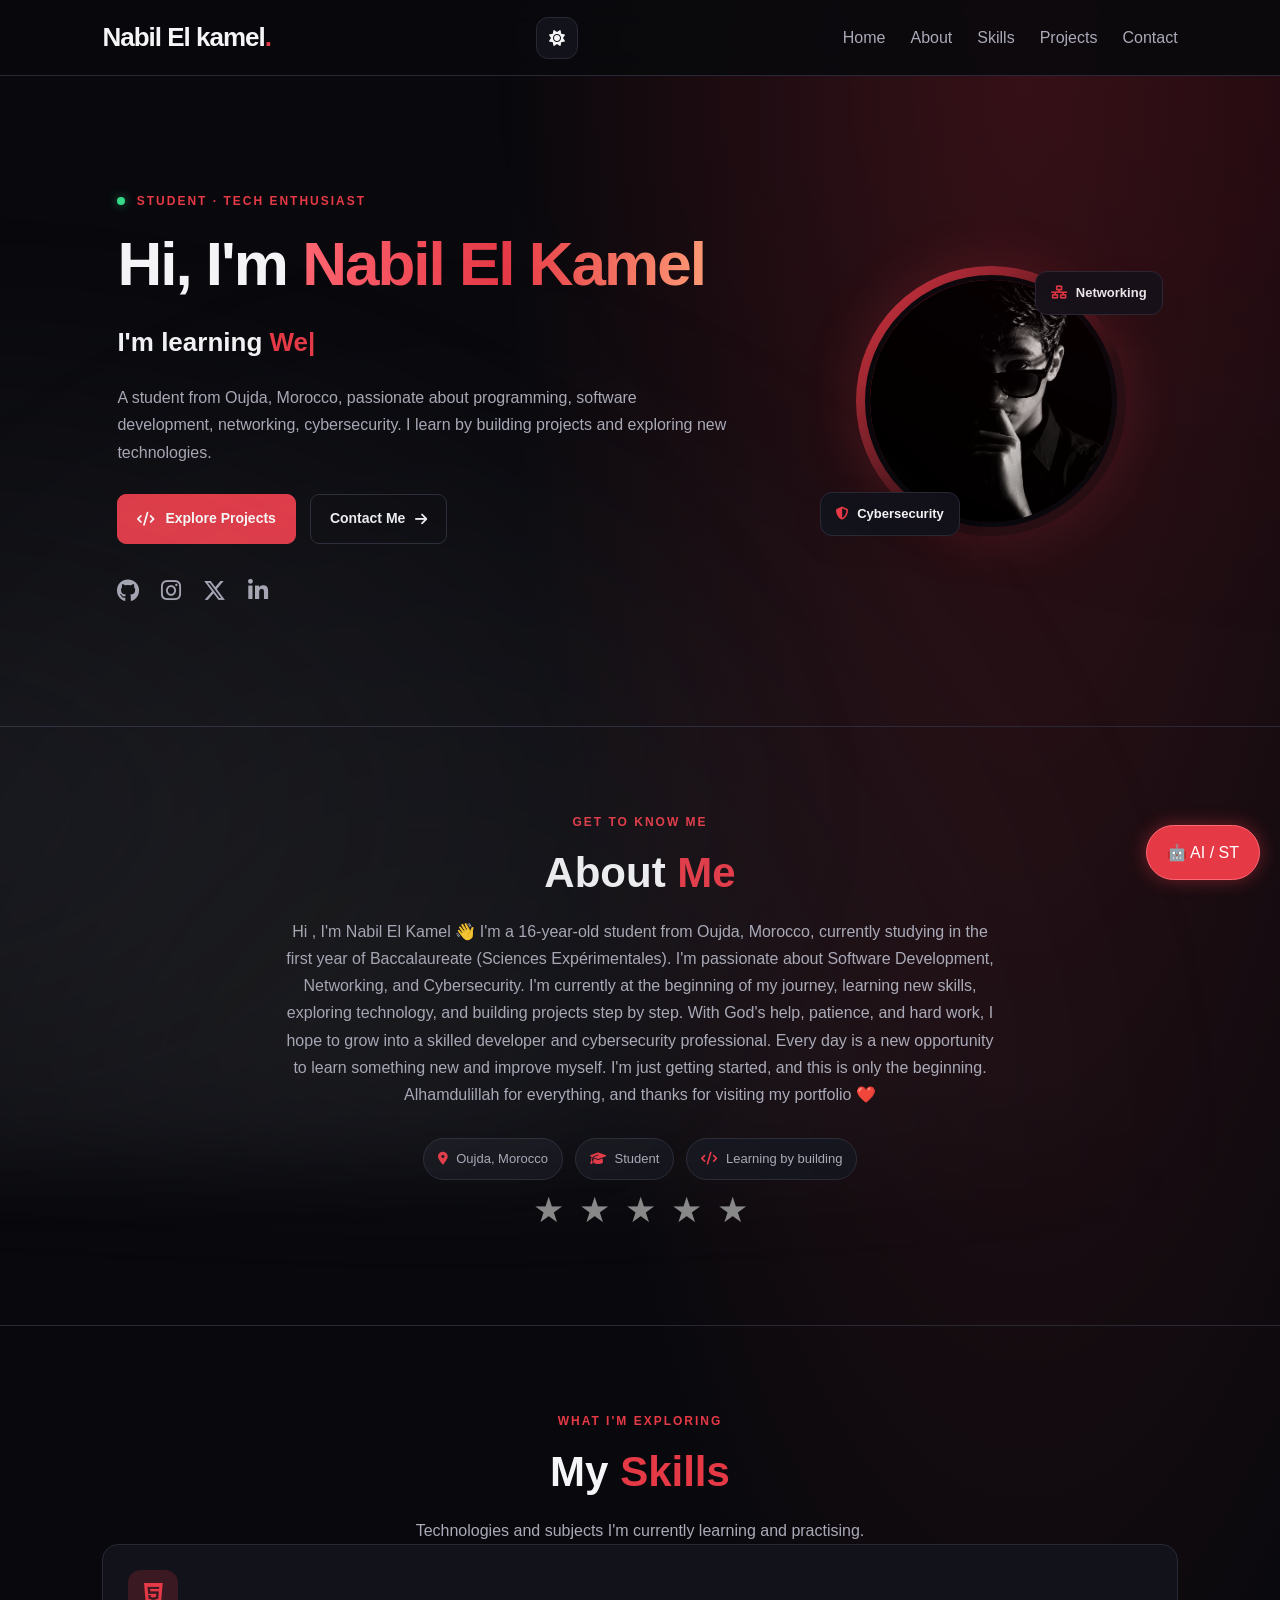
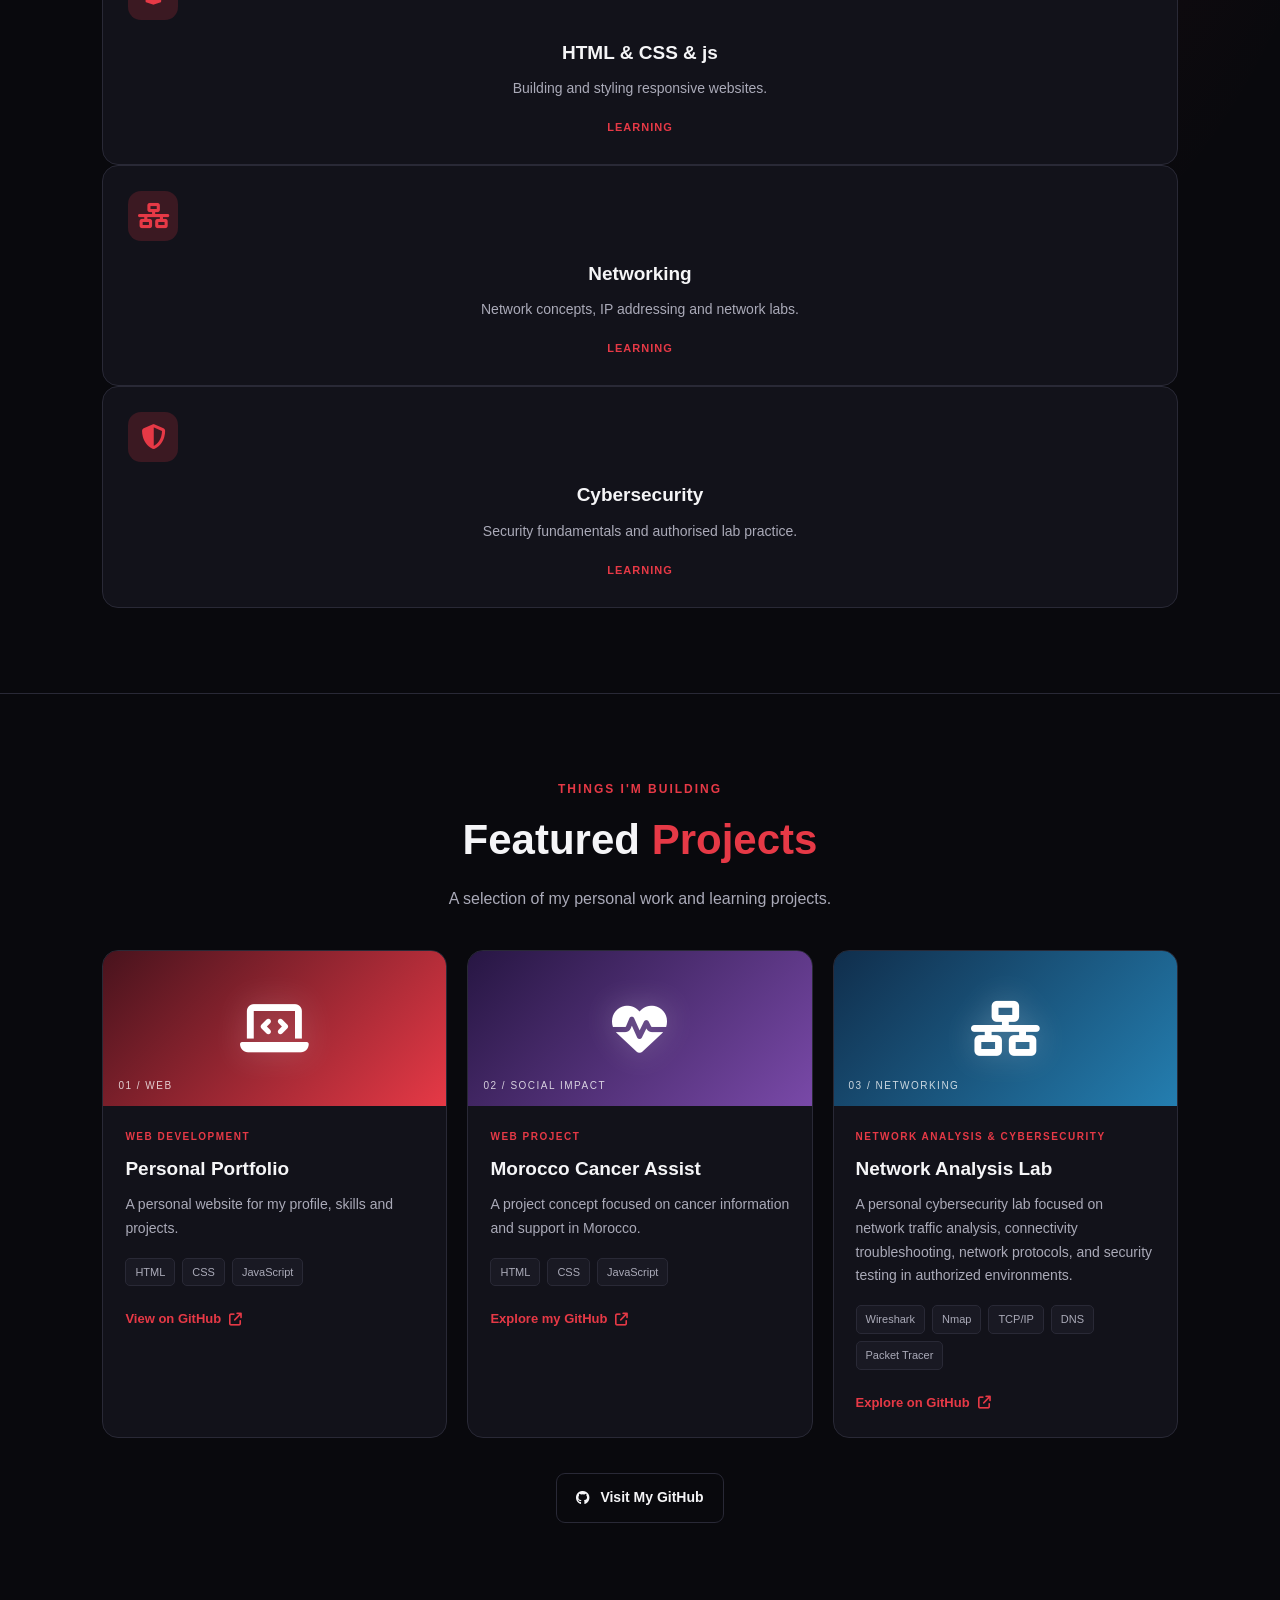
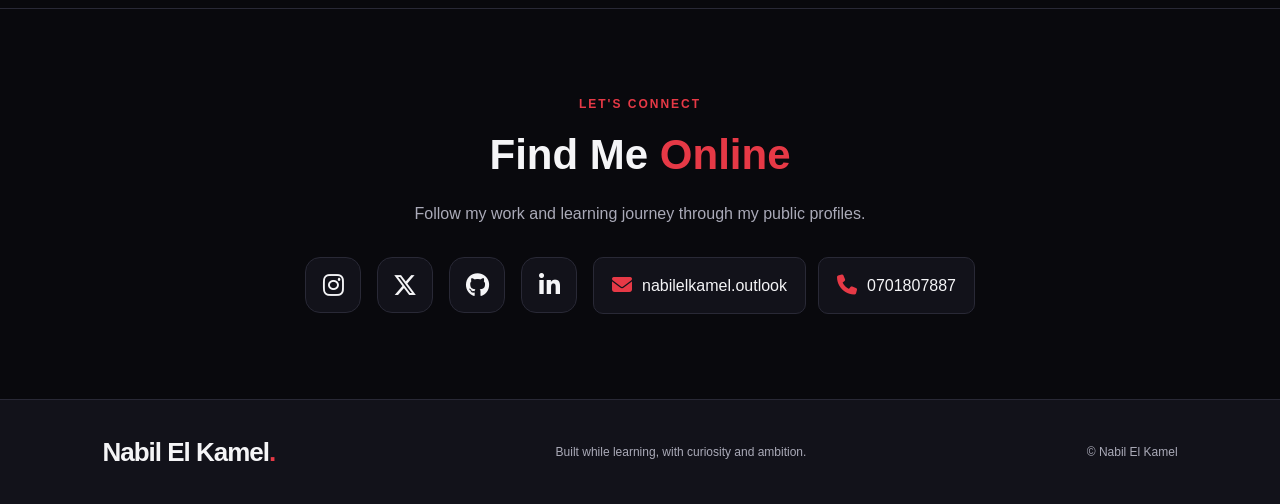
==== commit 2dd3a7ea: "Update index.html" ====
--- a/index.html
+++ b/index.html
@@ -3,6 +3,7 @@
 <head>
     <meta charset="UTF-8">
     <meta name="viewport" content="width=device-width, initial-scale=1.0">
+    <meta name="google-site-verification" content="LAKSvk_JpJnMbM8F0VMzO84_MuuijB6v0M3IZdkeegE" />
 
     <title>Nabil El Kamel</title>
     <meta name="description" content="Official portfolio of Nabil El Kamel from Oujda, Morocco. Explore programming, web development, cybersecurity and robotics projects.">
@@ -348,8 +349,6 @@
 
     <script src="script.js"></script>
 </script>
-
-<meta name="google-site-verification" content="LAKSvk_JpJnMbM8F0VMzO84_MuuijB6v0M3IZdkeegE" />
     
 <footer class="footer">
     <a class="logo" href="#home">Nabil El Kamel<span>.</span></a>
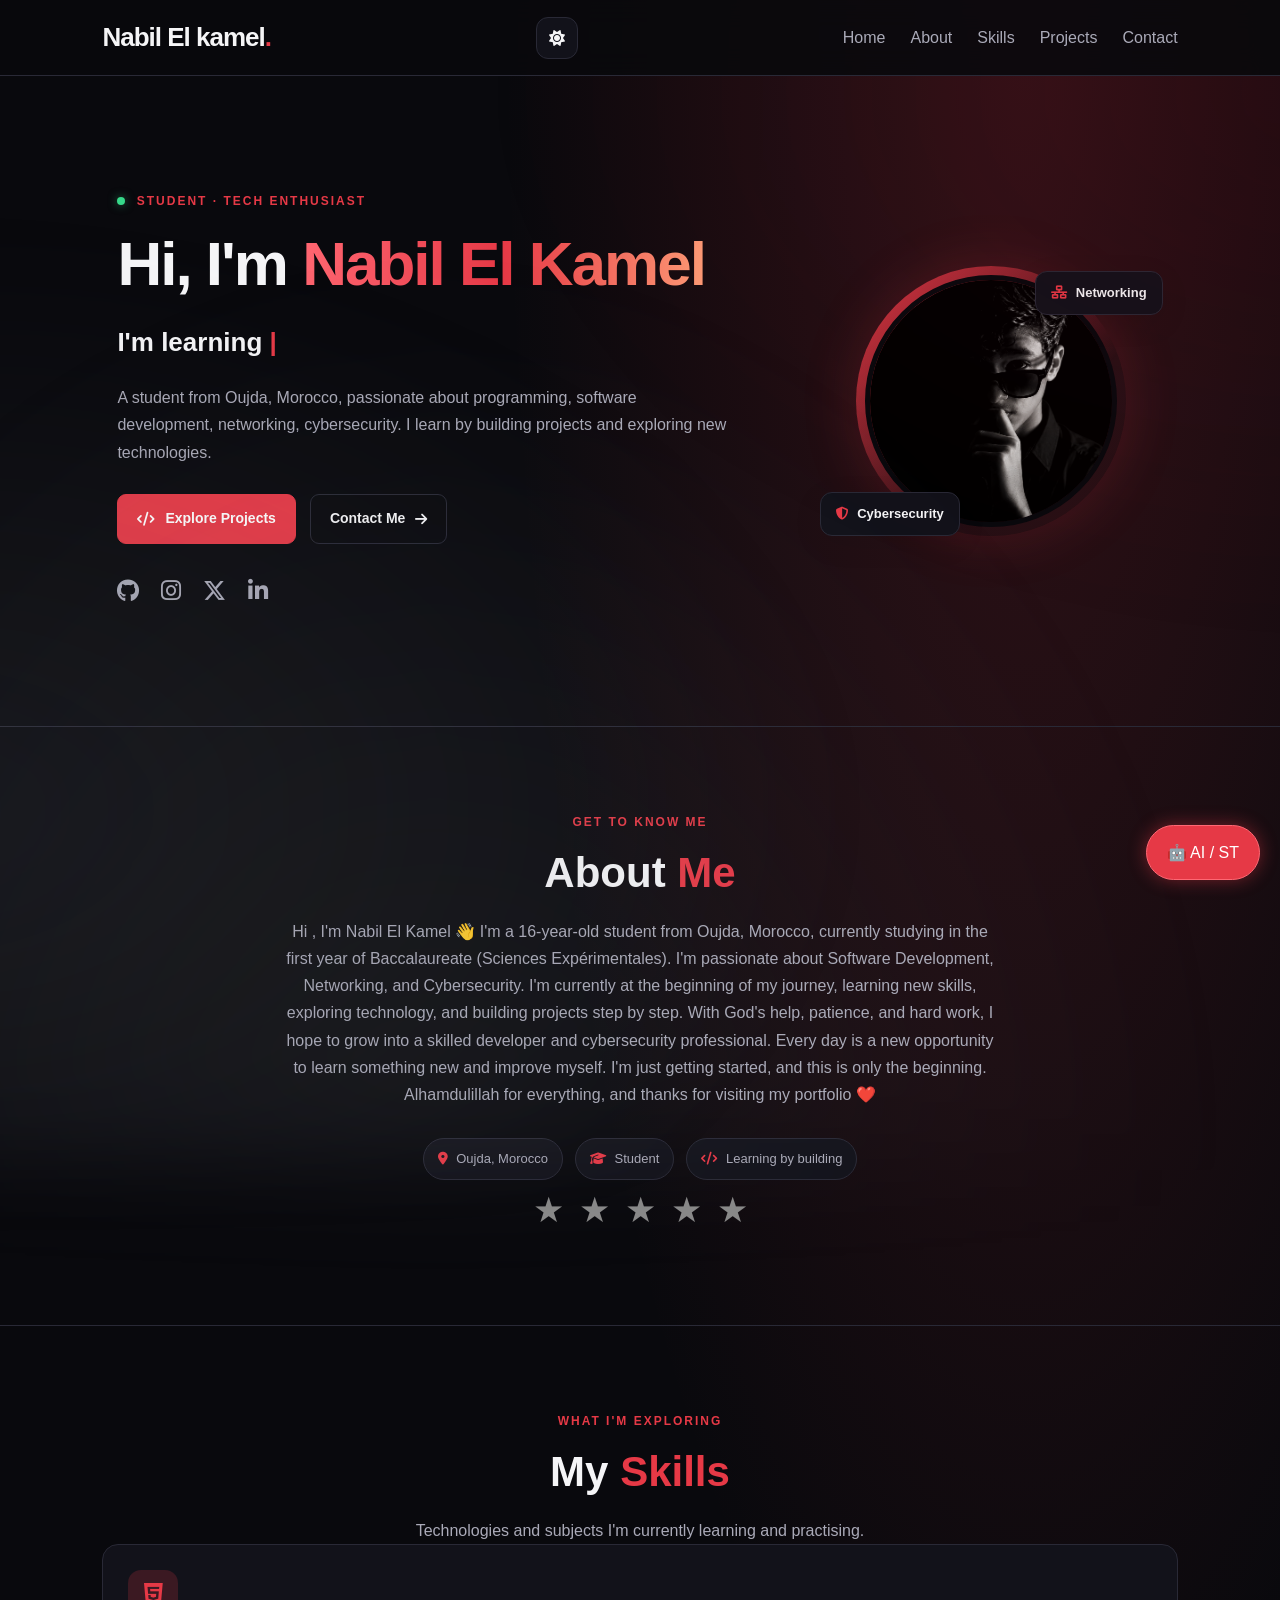
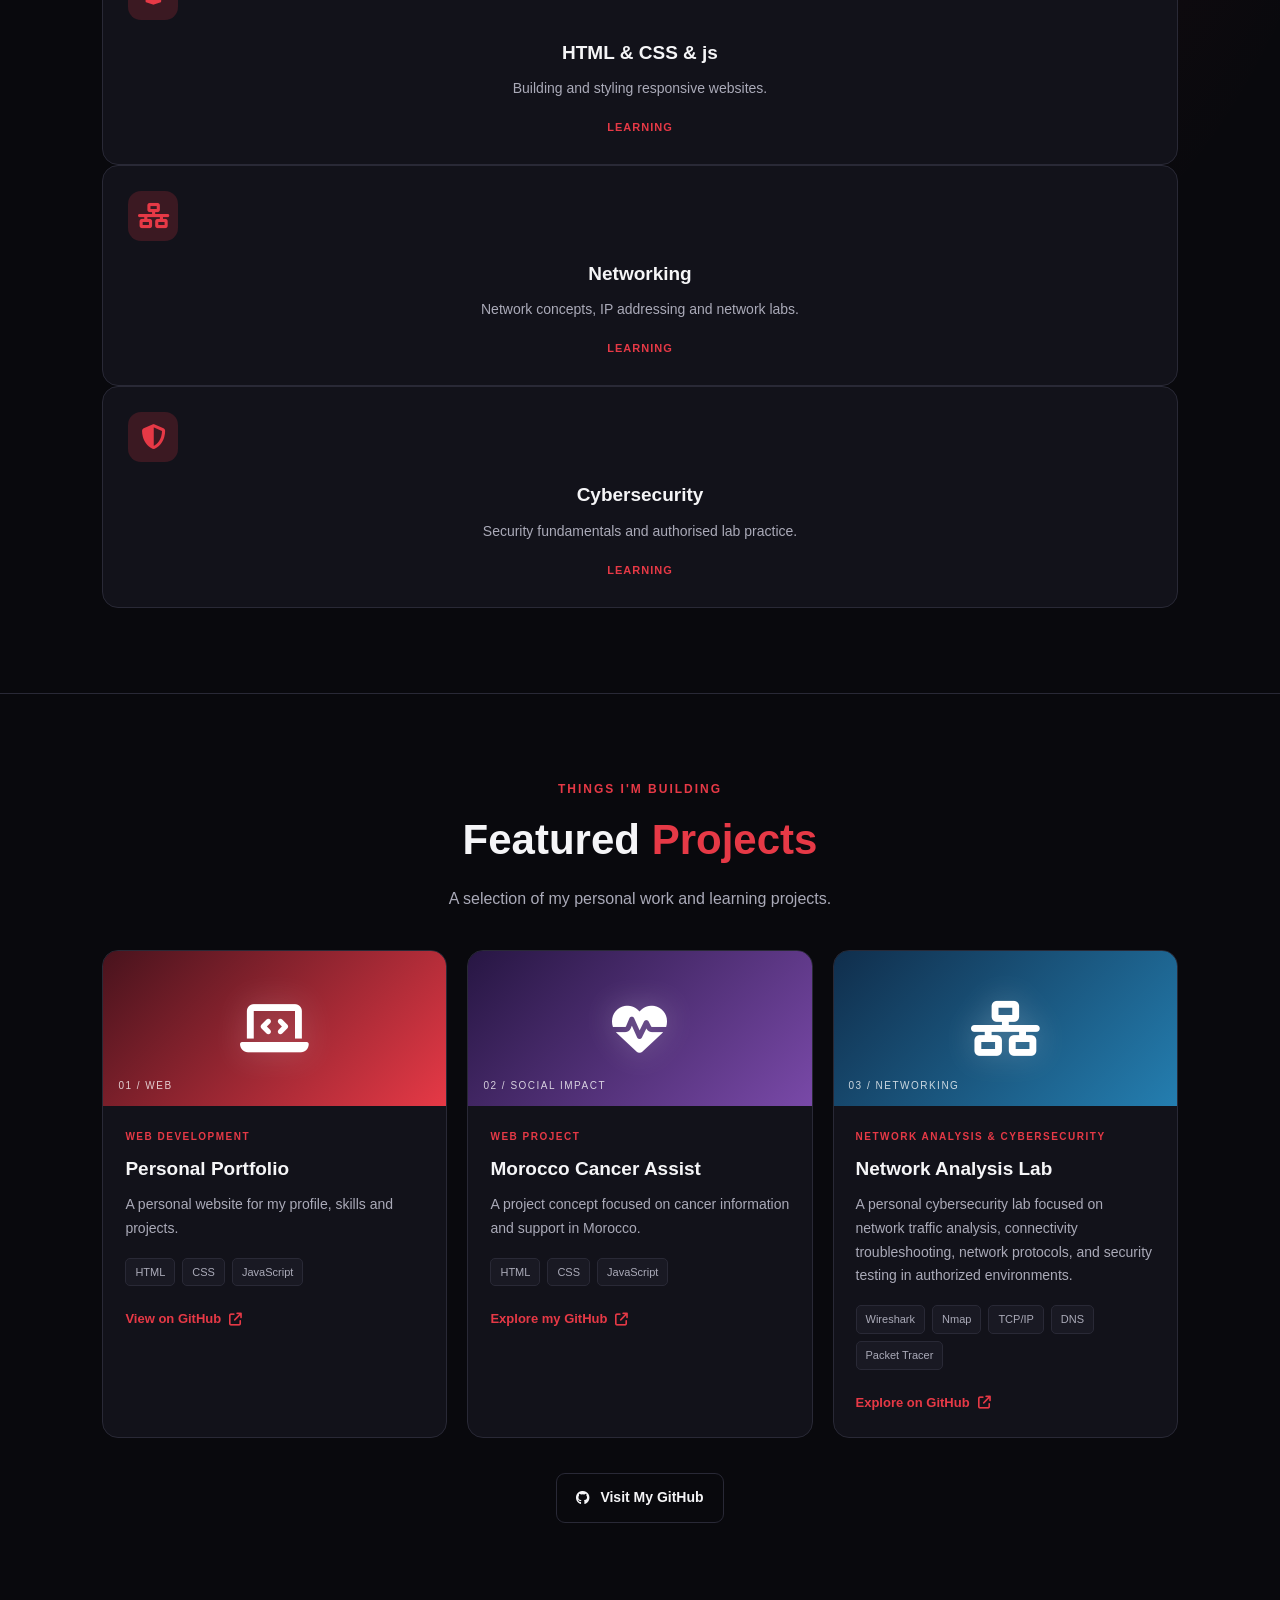
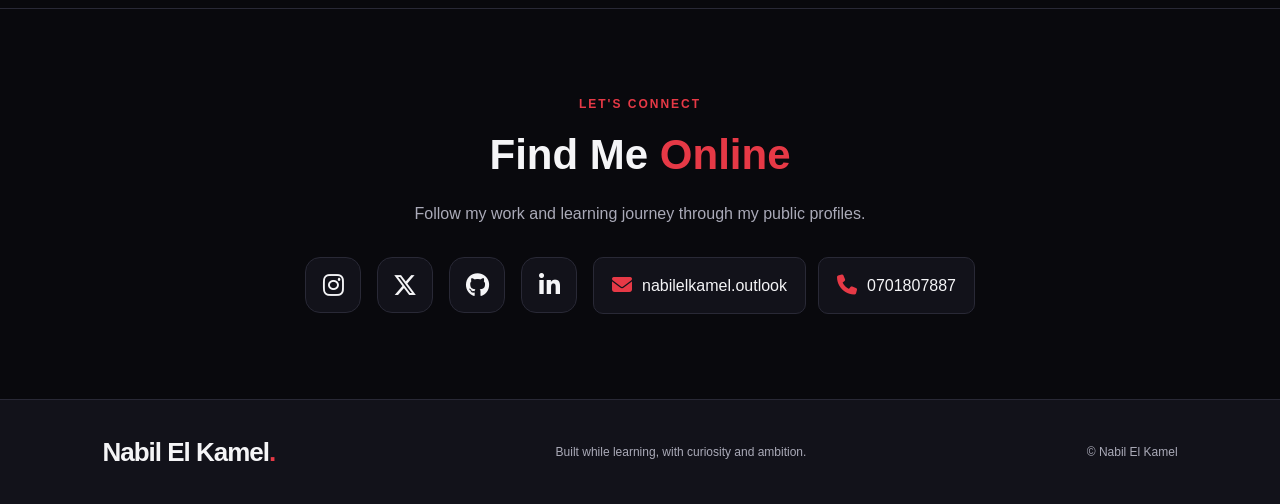
==== commit 993da6d7: "Update index.html" ====
--- a/index.html
+++ b/index.html
@@ -4,7 +4,7 @@
     <meta charset="UTF-8">
     <meta name="viewport" content="width=device-width, initial-scale=1.0">
     <meta name="google-site-verification" content="LAKSvk_JpJnMbM8F0VMzO84_MuuijB6v0M3IZdkeegE" />
-
+    
     <title>Nabil El Kamel</title>
     <meta name="description" content="Official portfolio of Nabil El Kamel from Oujda, Morocco. Explore programming, web development, cybersecurity and robotics projects.">
     <meta name="author" content="Nabil El Kamel">
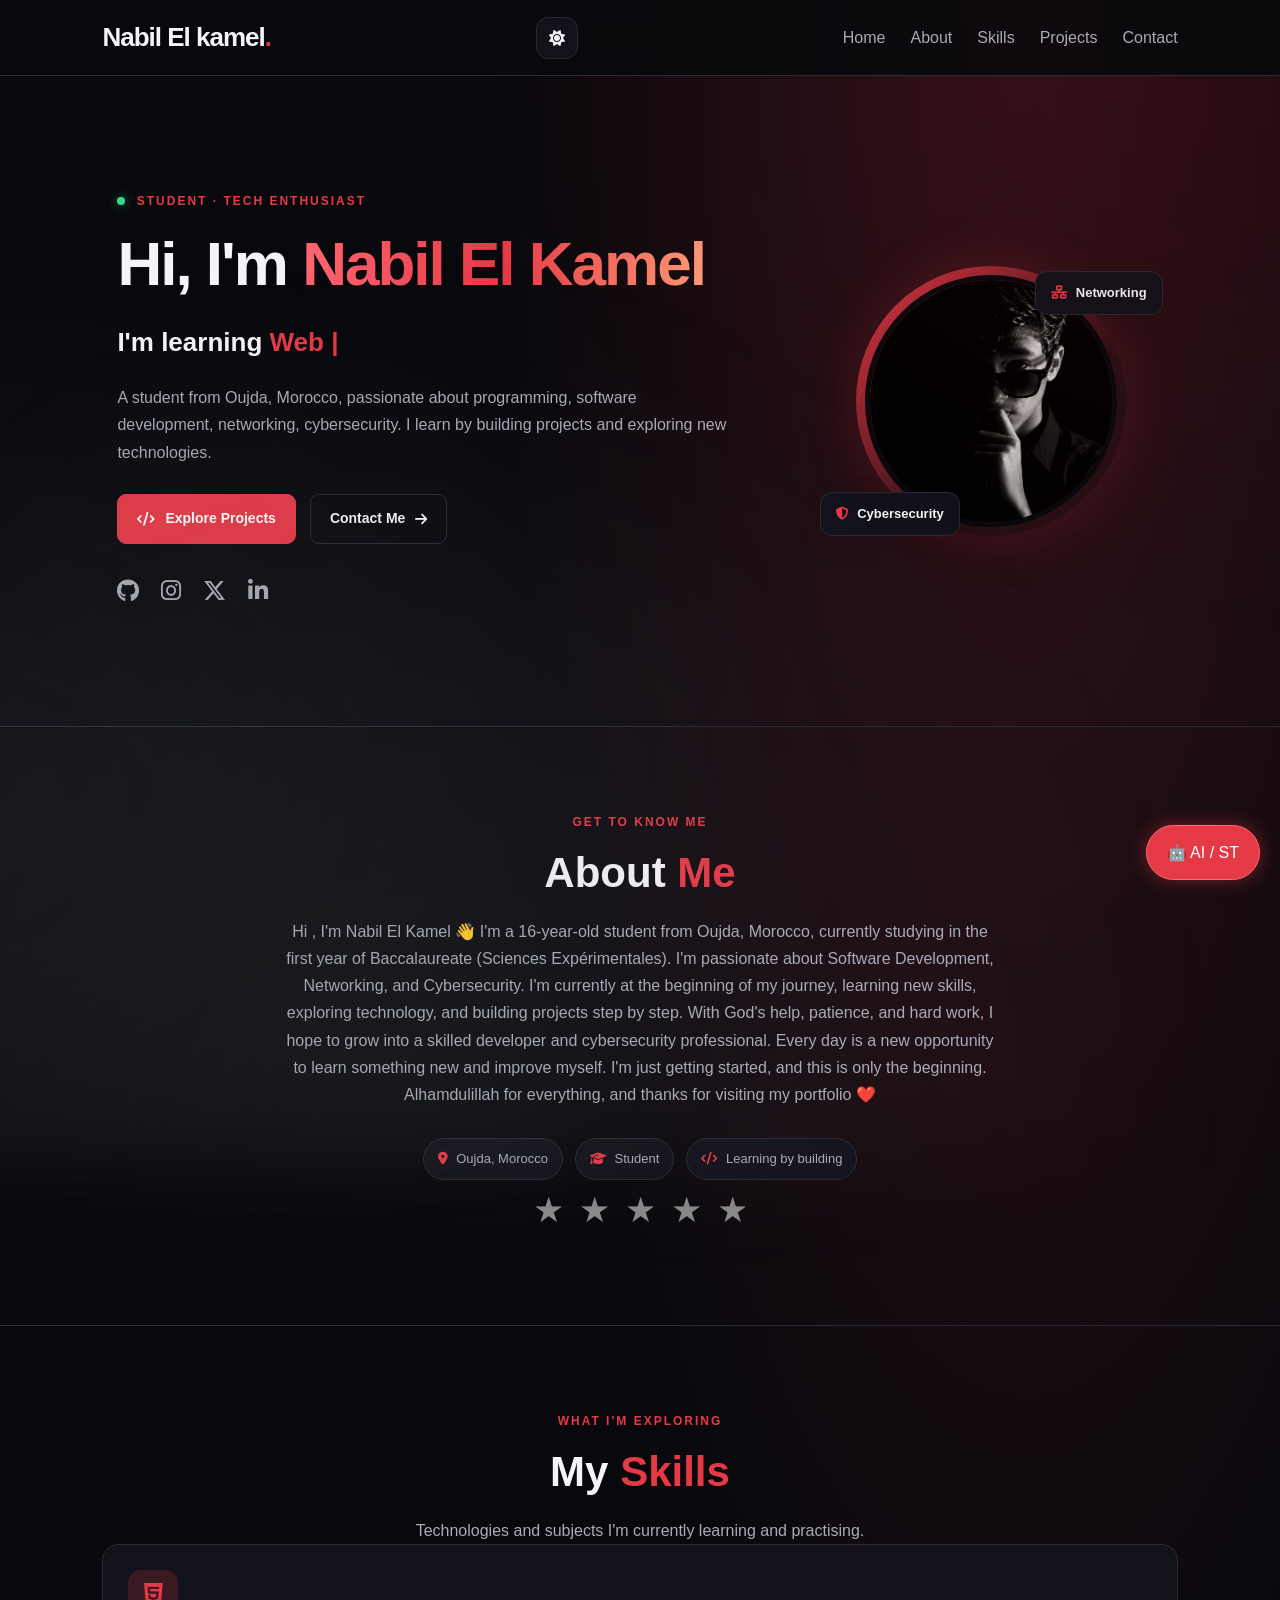
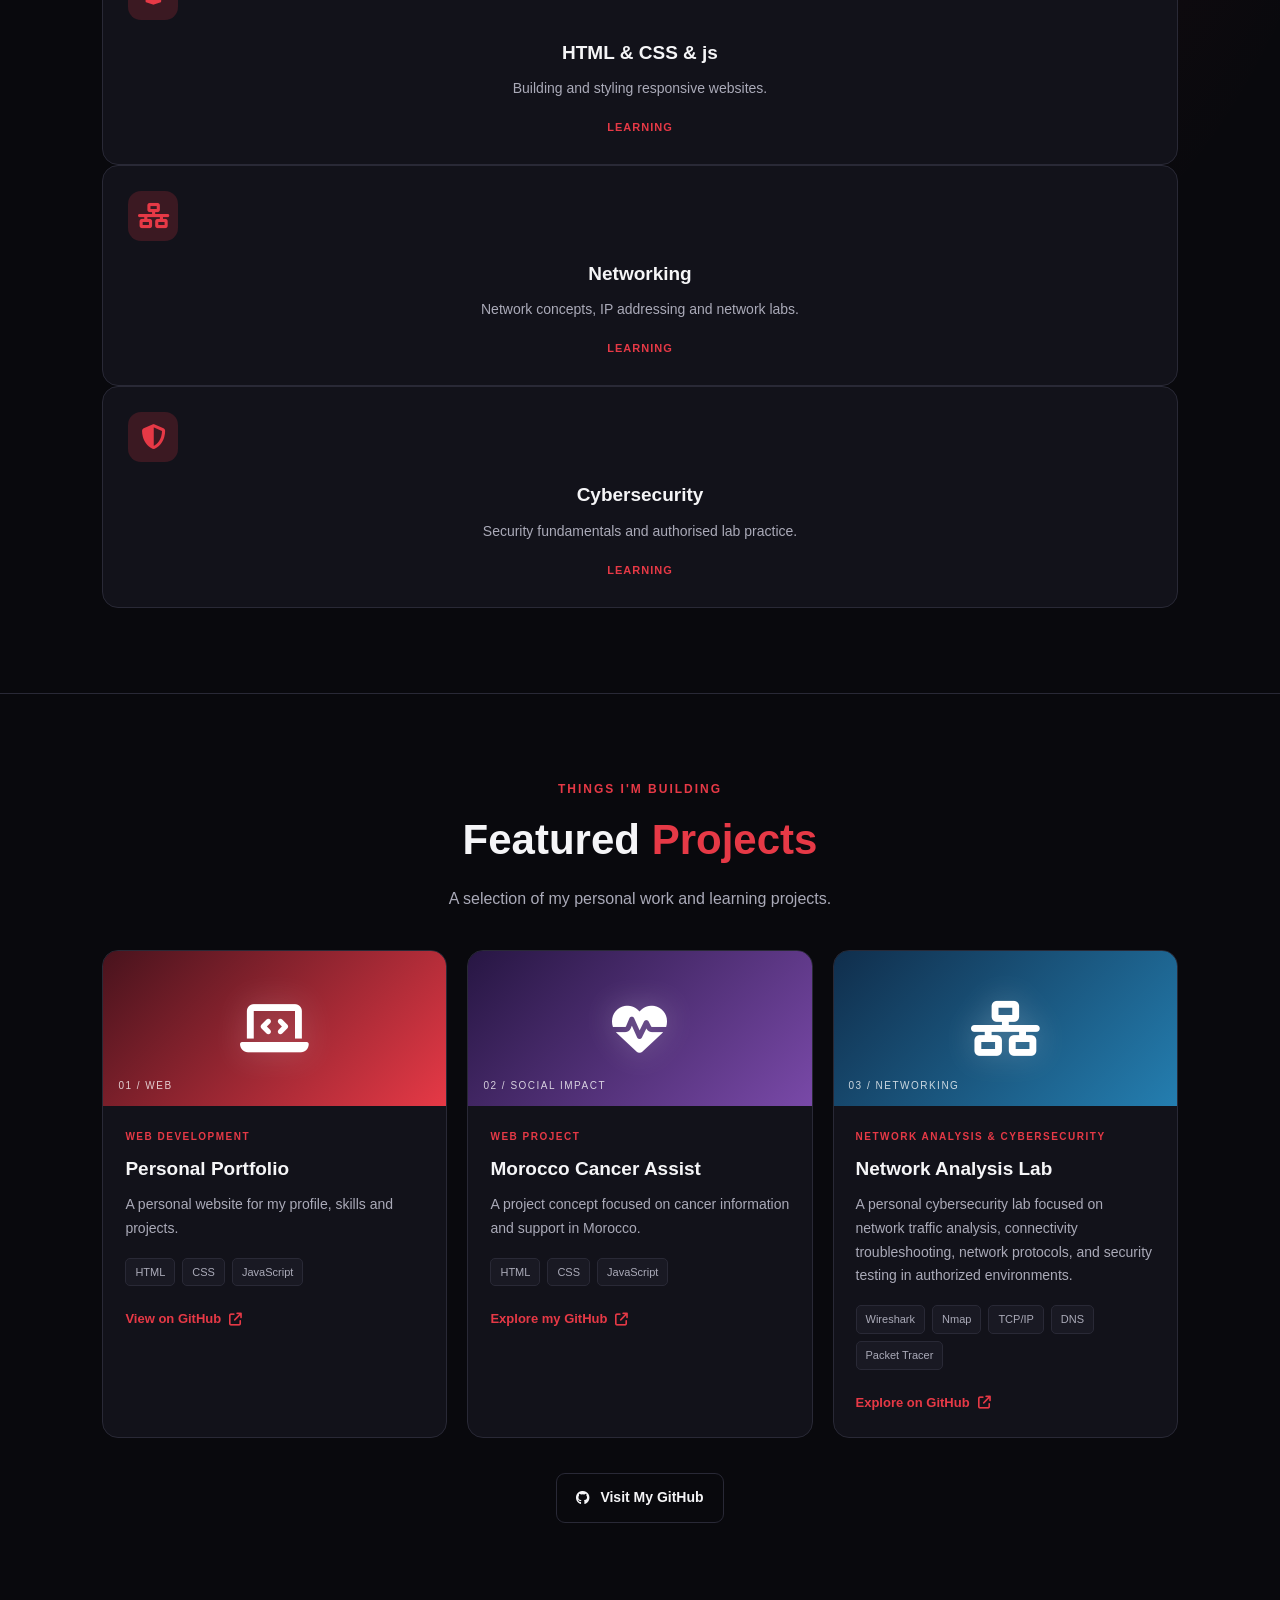
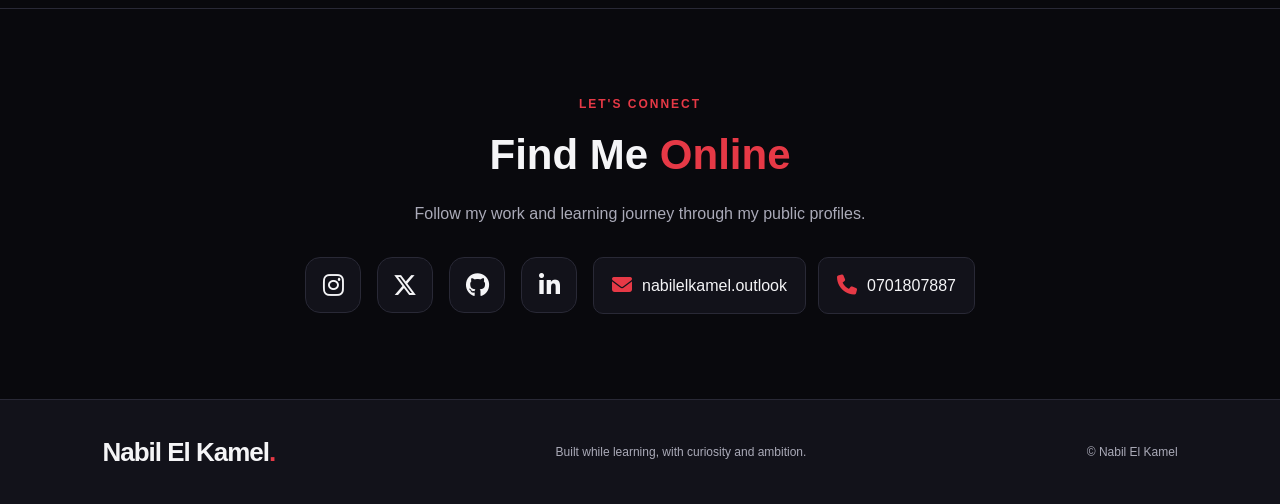
==== commit 0ec08ad3: "Update index.html" ====
--- a/index.html
+++ b/index.html
@@ -1,9 +1,9 @@
 <!DOCTYPE html>
 <html lang="en">
 <head>
+    <meta name="google-site-verification" content="LAKSvk_JpJnMbM8F0VMzO84_MuuijB6v0M3IZdkeegE" />
     <meta charset="UTF-8">
     <meta name="viewport" content="width=device-width, initial-scale=1.0">
-    <meta name="google-site-verification" content="LAKSvk_JpJnMbM8F0VMzO84_MuuijB6v0M3IZdkeegE" />
     
     <title>Nabil El Kamel</title>
     <meta name="description" content="Official portfolio of Nabil El Kamel from Oujda, Morocco. Explore programming, web development, cybersecurity and robotics projects.">
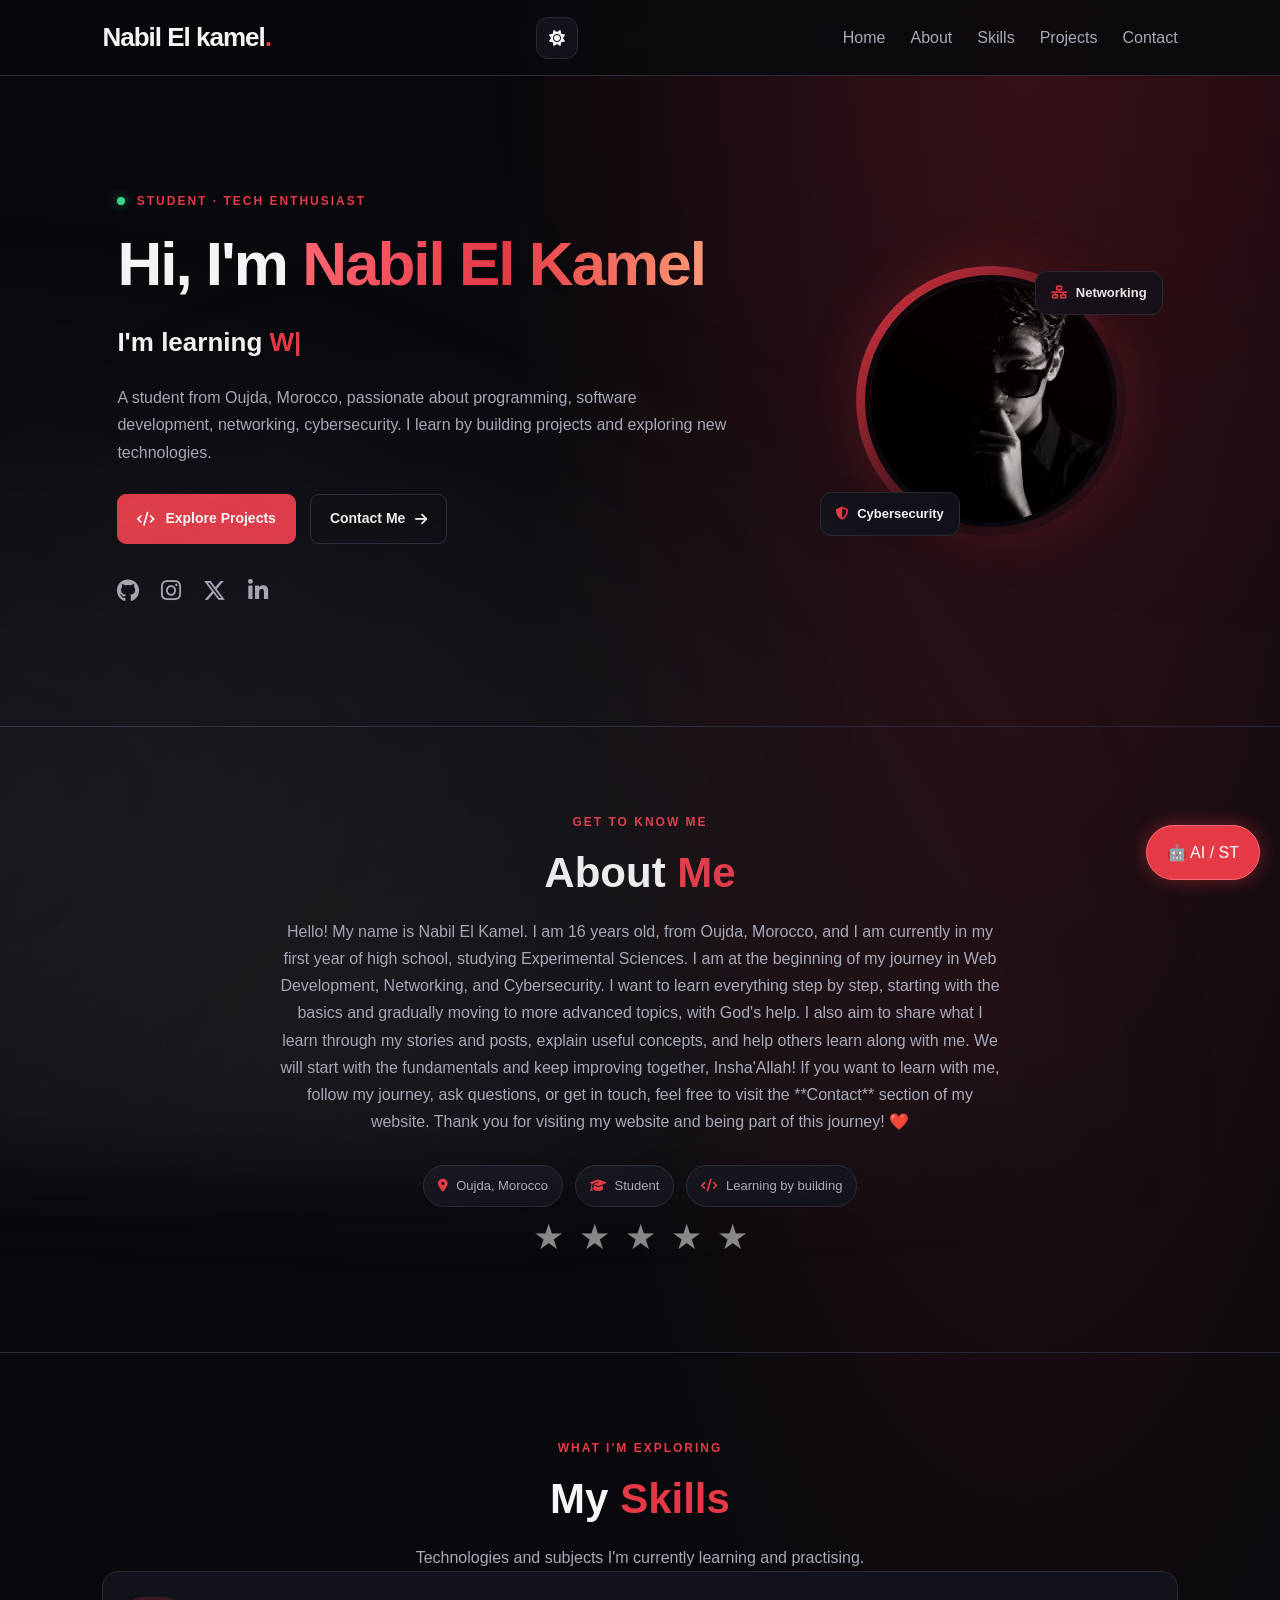
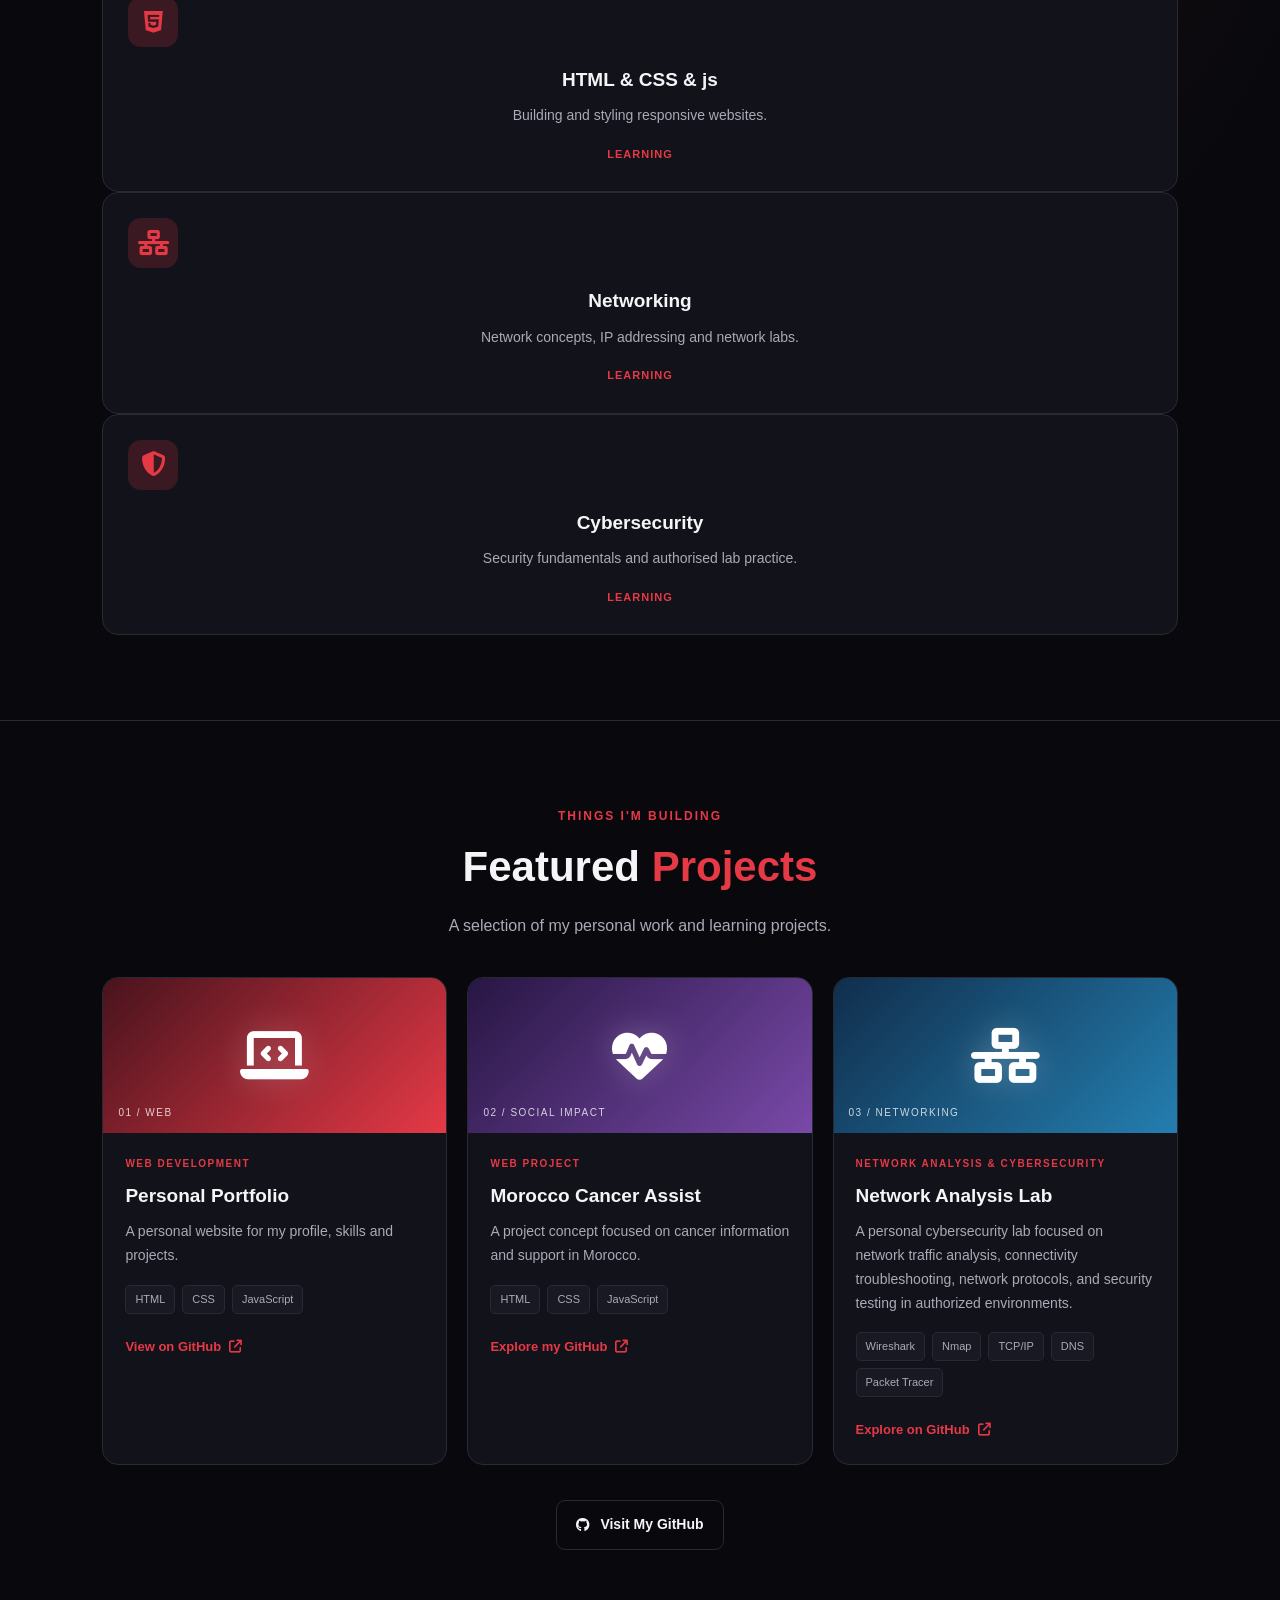
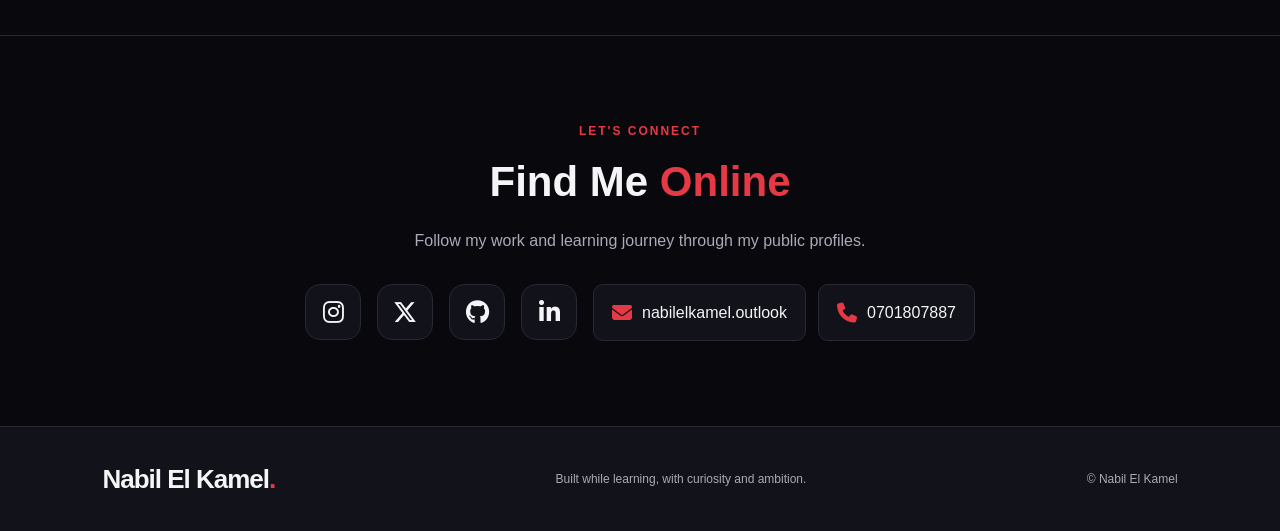
==== commit 7c9f42b6: "Update index.html" ====
--- a/index.html
+++ b/index.html
@@ -121,17 +121,17 @@
         <h2 class="section-title">About <span class="accent">Me</span></h2>
 
         <p class="section-text">
-           Hi , I'm Nabil El Kamel 👋
-
-I'm a 16-year-old student from Oujda, Morocco, currently studying in the first year of Baccalaureate (Sciences Expérimentales).
-
-I'm passionate about Software Development, Networking, and Cybersecurity. I'm currently at the beginning of my journey, learning new skills, exploring technology, and building projects step by step.
-
-With God's help, patience, and hard work, I hope to grow into a skilled developer and cybersecurity professional. Every day is a new opportunity to learn something new and improve myself.
-
-I'm just getting started, and this is only the beginning.
-
-Alhamdulillah for everything, and thanks for visiting my portfolio ❤️
+            Hello! My name is Nabil El Kamel.
+           
+ I am 16 years old, from Oujda, Morocco, and I am currently in my first year of high school, studying Experimental Sciences.
+
+I am at the beginning of my journey in Web Development, Networking, and Cybersecurity. I want to learn everything step by step, starting with the basics and gradually moving to more advanced topics, with God's help.
+
+I also aim to share what I learn through my stories and posts, explain useful concepts, and help others learn along with me. We will start with the fundamentals and keep improving together, Insha'Allah!
+
+If you want to learn with me, follow my journey, ask questions, or get in touch, feel free to visit the **Contact** section of my website.
+
+Thank you for visiting my website and being part of this journey! ❤️
         </p>
         <div class="about-pills">
             <span><i class="fa-solid fa-location-dot"></i> Oujda, Morocco</span>
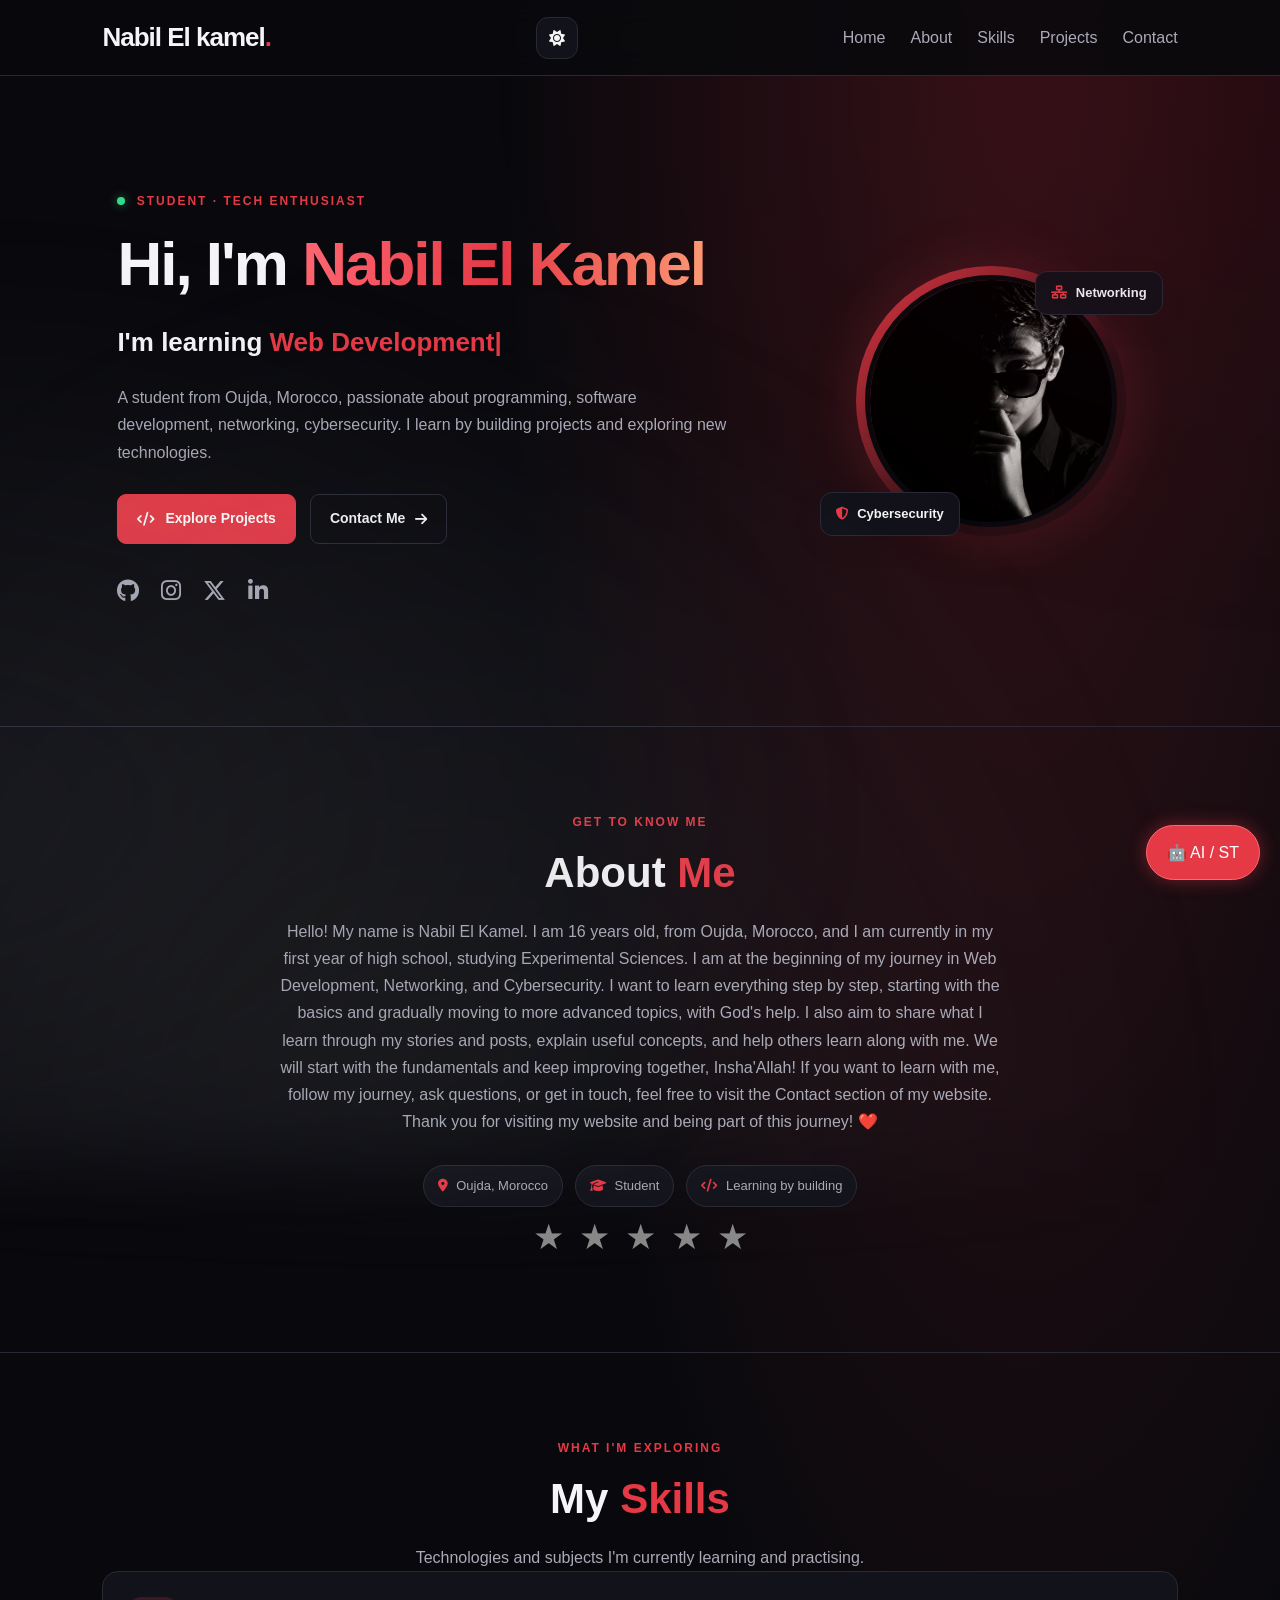
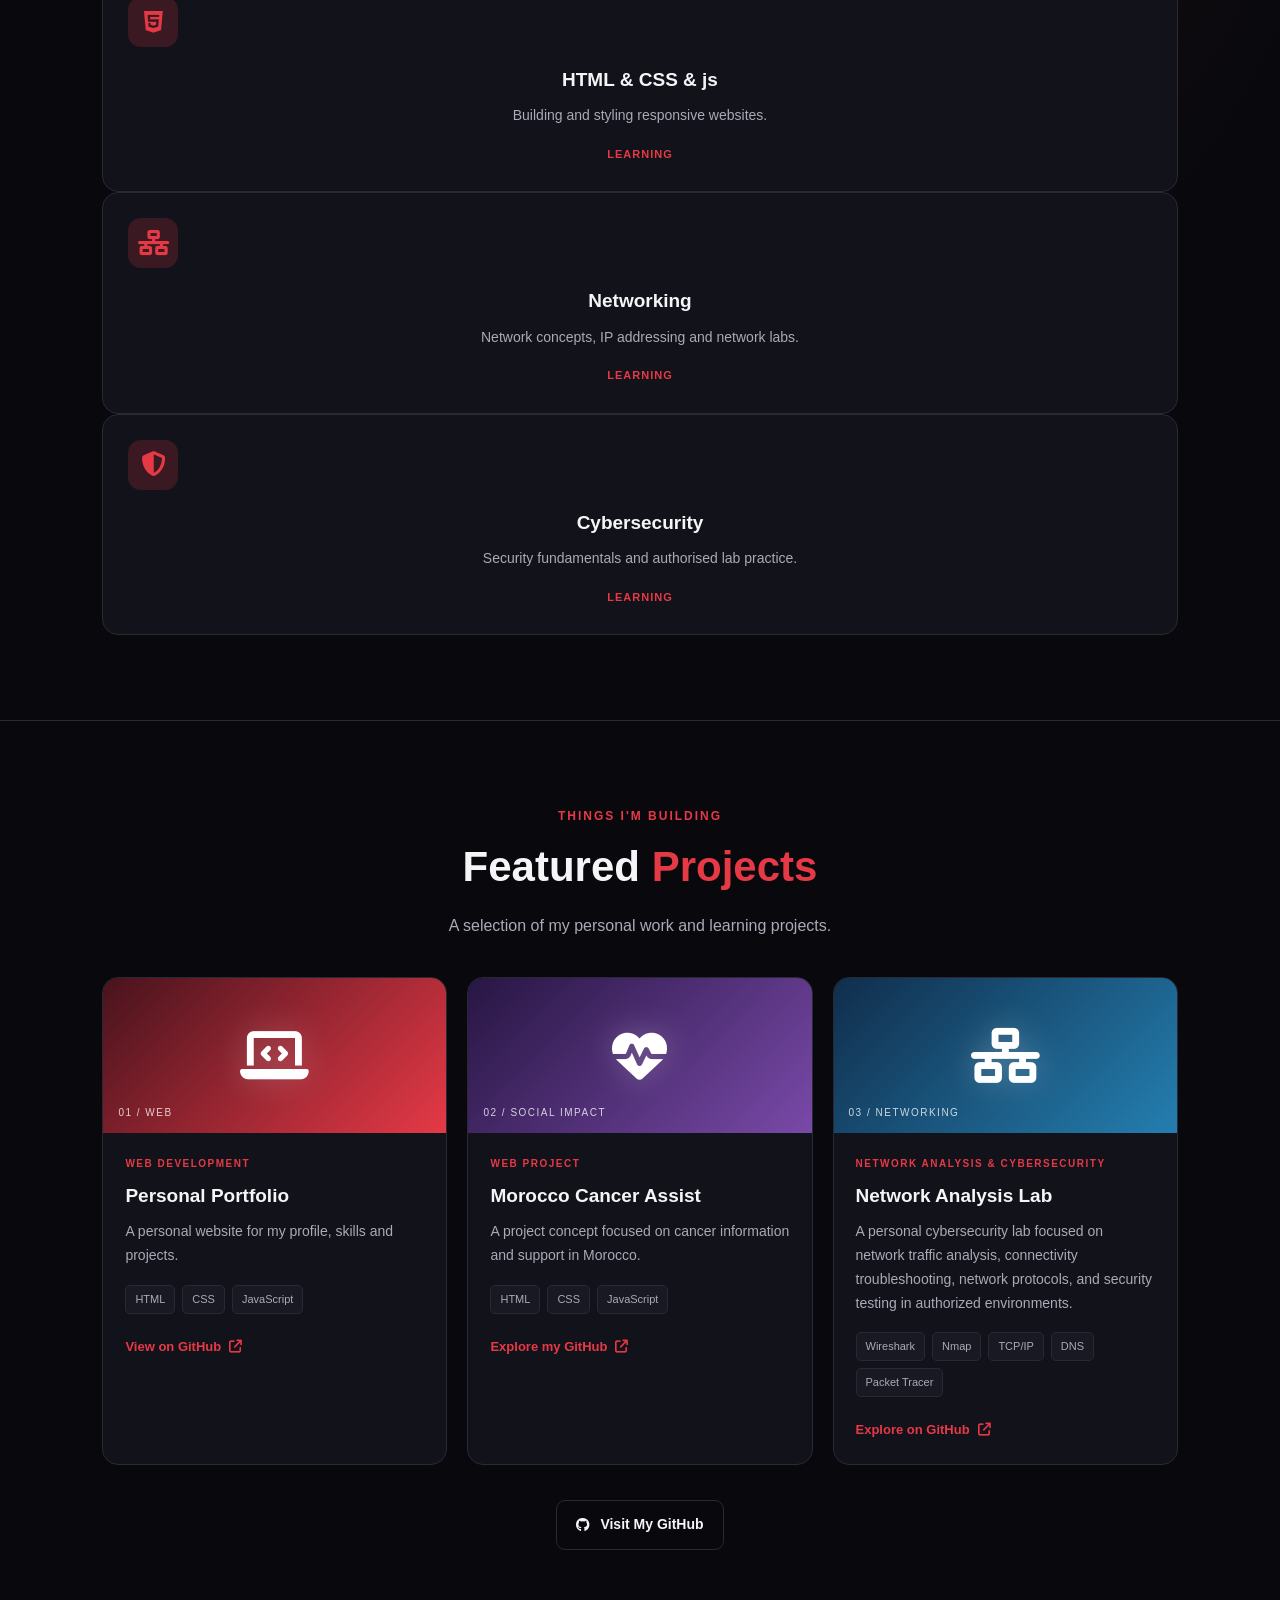
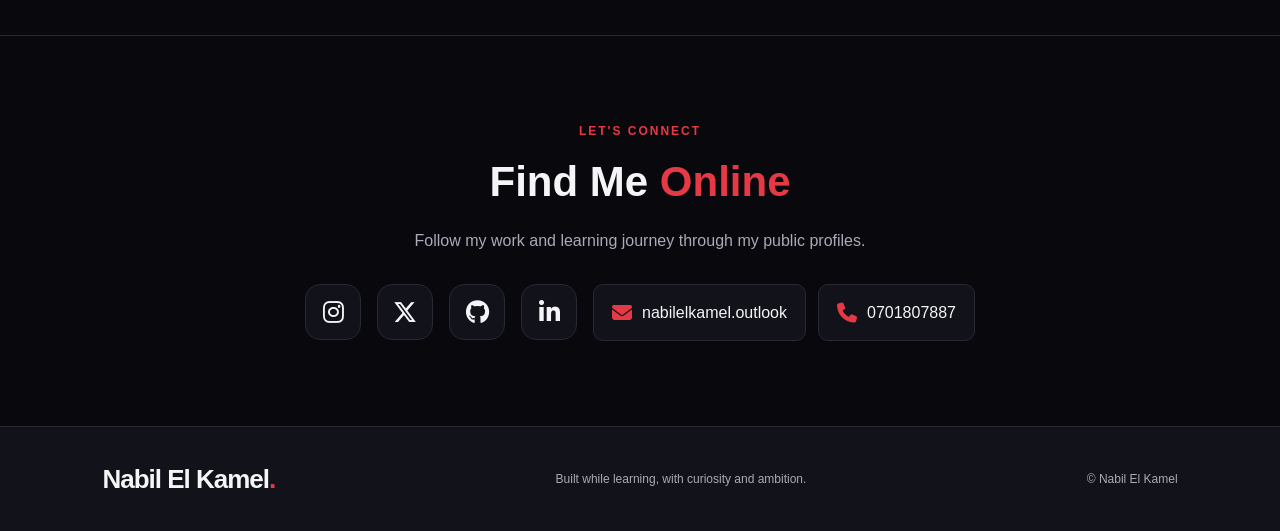
==== commit 32687b65: "Update index.html" ====
--- a/index.html
+++ b/index.html
@@ -129,7 +129,7 @@
 
 I also aim to share what I learn through my stories and posts, explain useful concepts, and help others learn along with me. We will start with the fundamentals and keep improving together, Insha'Allah!
 
-If you want to learn with me, follow my journey, ask questions, or get in touch, feel free to visit the **Contact** section of my website.
+If you want to learn with me, follow my journey, ask questions, or get in touch, feel free to visit the  Contact section of my website.
 
 Thank you for visiting my website and being part of this journey! ❤️
         </p>
